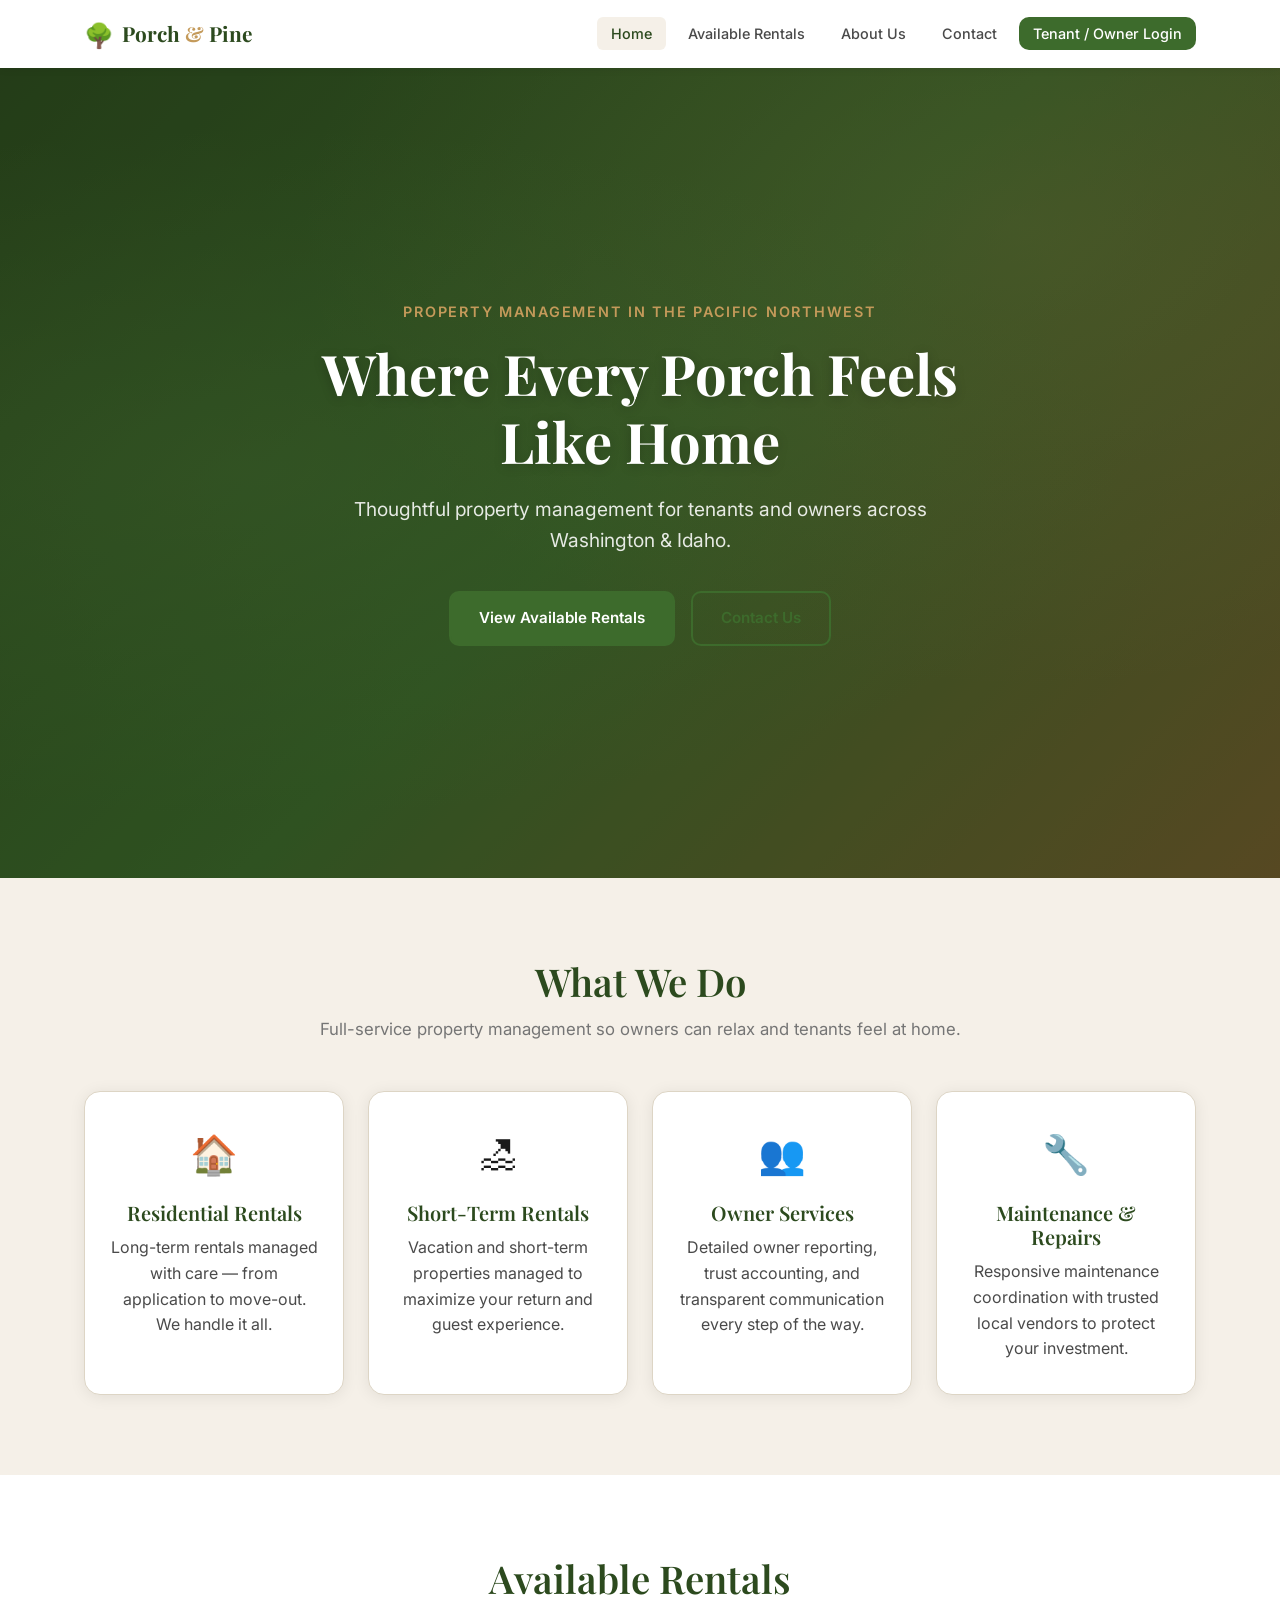
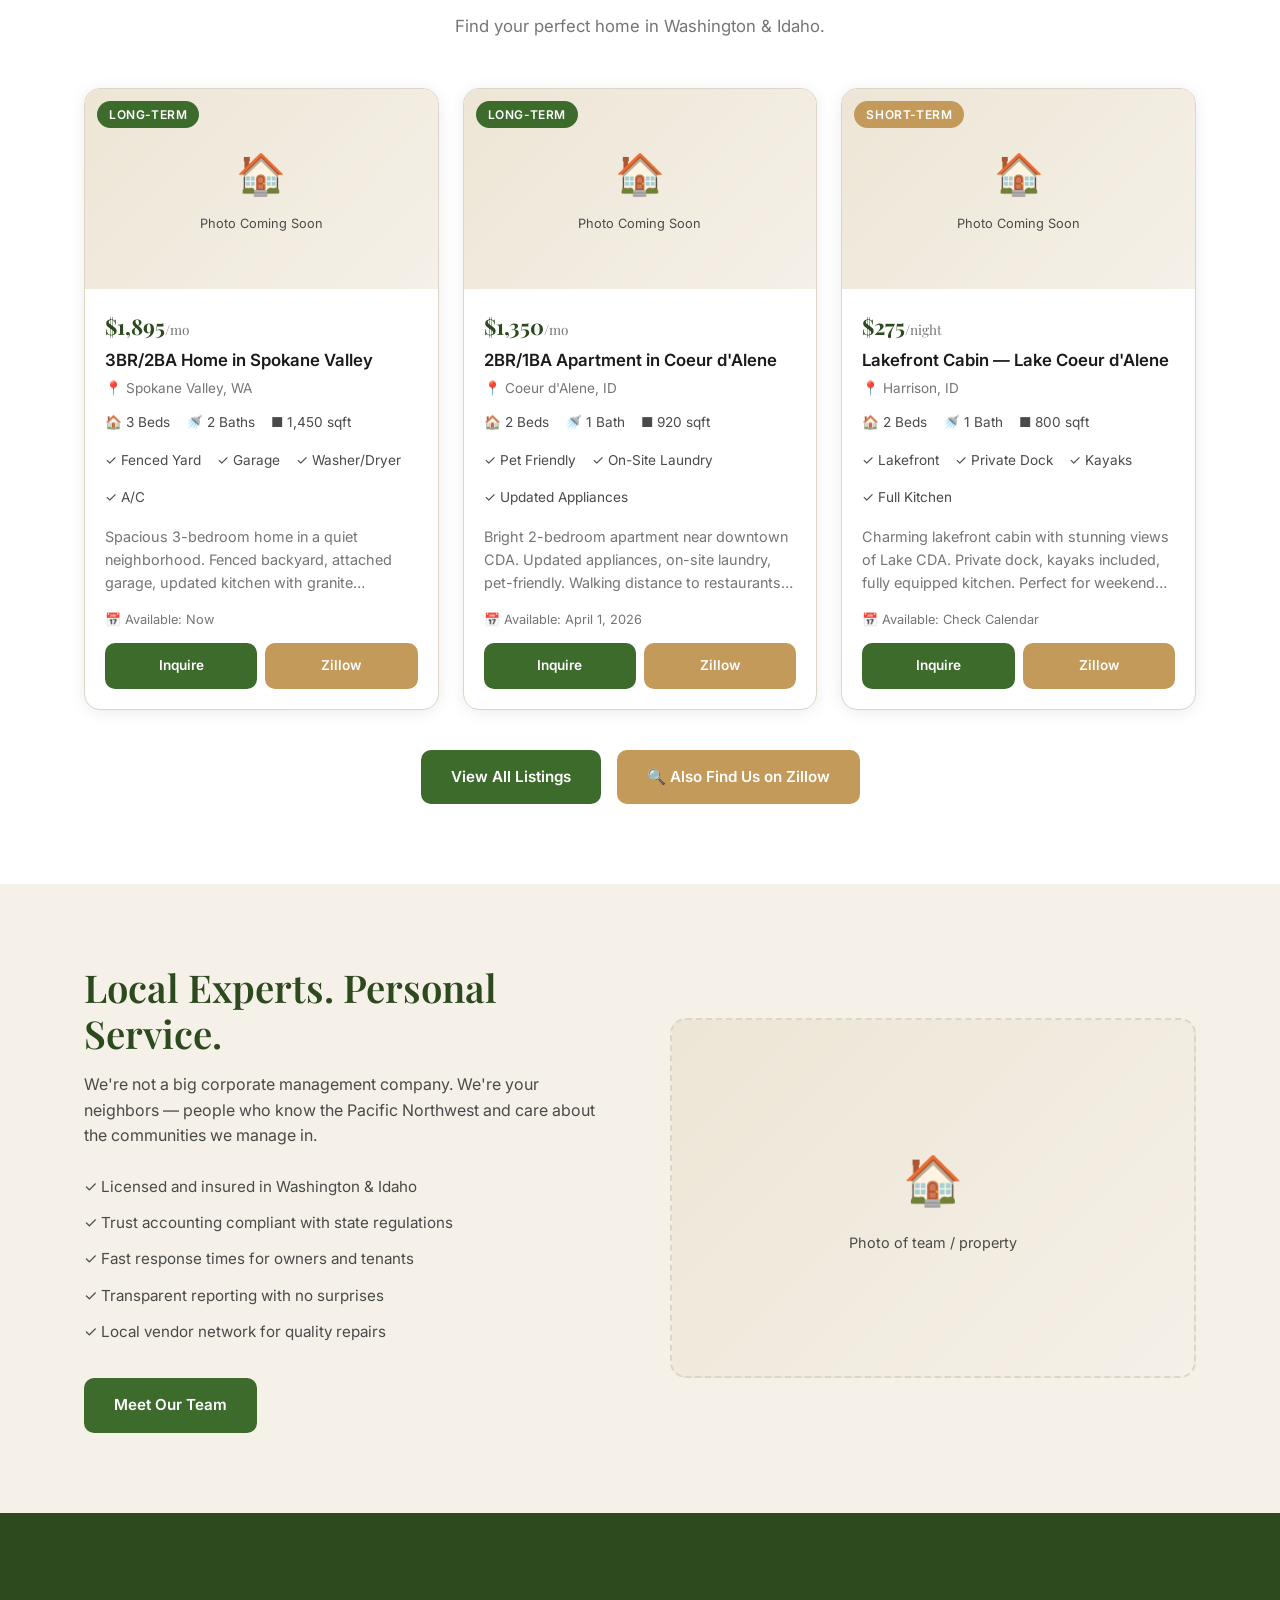
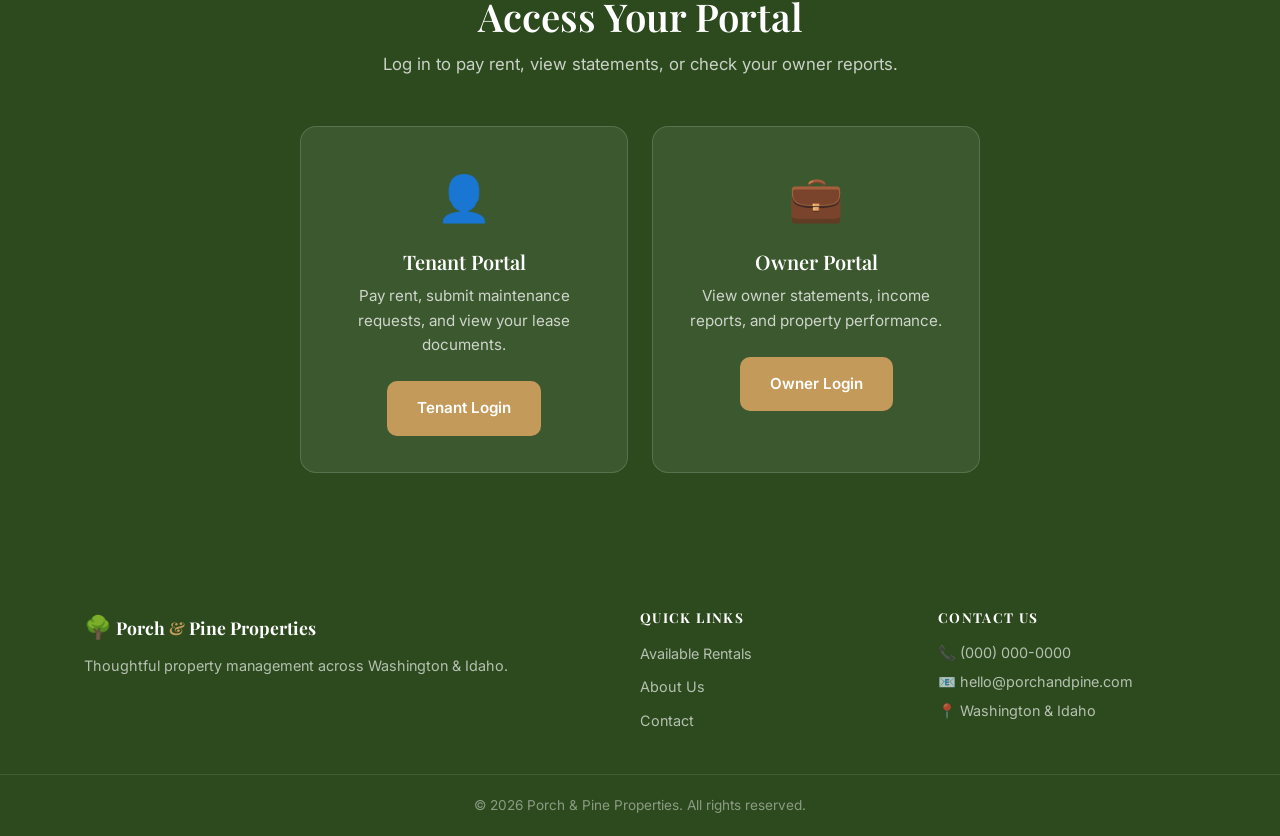
==== index.html @ 4fd6e690 "Initial build — Porch & Pine Properties website" ====
<!DOCTYPE html>
<html lang="en">
<head>
  <meta charset="UTF-8" />
  <meta name="viewport" content="width=device-width, initial-scale=1.0" />
  <title>Porch & Pine Properties | Property Management</title>
  <link rel="stylesheet" href="css/style.css" />
  <link rel="preconnect" href="https://fonts.googleapis.com" />
  <link rel="preconnect" href="https://fonts.gstatic.com" crossorigin />
  <link href="https://fonts.googleapis.com/css2?family=Playfair+Display:wght@400;600;700&family=Inter:wght@300;400;500;600&display=swap" rel="stylesheet" />
</head>
<body>

  <!-- NAV -->
  <header class="site-header">
    <nav class="navbar">
      <a href="index.html" class="logo">
        <span class="logo-icon">&#127795;</span>
        <span class="logo-text">Porch <span class="amp">&</span> Pine</span>
      </a>
      <button class="nav-toggle" aria-label="Toggle navigation">&#9776;</button>
      <ul class="nav-links">
        <li><a href="index.html" class="active">Home</a></li>
        <li><a href="listings.html">Available Rentals</a></li>
        <li><a href="about.html">About Us</a></li>
        <li><a href="contact.html">Contact</a></li>
        <li><a href="#portals" class="nav-portal-link">Tenant / Owner Login</a></li>
      </ul>
    </nav>
  </header>

  <!-- HERO -->
  <section class="hero">
    <div class="hero-overlay"></div>
    <div class="hero-content">
      <p class="hero-eyebrow">Property Management in the Pacific Northwest</p>
      <h1>Where Every Porch Feels Like Home</h1>
      <p class="hero-sub">Thoughtful property management for tenants and owners across Washington &amp; Idaho.</p>
      <div class="hero-buttons">
        <a href="listings.html" class="btn btn-primary">View Available Rentals</a>
        <a href="contact.html" class="btn btn-outline">Contact Us</a>
      </div>
    </div>
  </section>

  <!-- SERVICES -->
  <section class="section services">
    <div class="container">
      <h2 class="section-title">What We Do</h2>
      <p class="section-sub">Full-service property management so owners can relax and tenants feel at home.</p>
      <div class="services-grid">
        <div class="service-card">
          <div class="service-icon">&#127968;</div>
          <h3>Residential Rentals</h3>
          <p>Long-term rentals managed with care — from application to move-out. We handle it all.</p>
        </div>
        <div class="service-card">
          <div class="service-icon">&#127958;</div>
          <h3>Short-Term Rentals</h3>
          <p>Vacation and short-term properties managed to maximize your return and guest experience.</p>
        </div>
        <div class="service-card">
          <div class="service-icon">&#128101;</div>
          <h3>Owner Services</h3>
          <p>Detailed owner reporting, trust accounting, and transparent communication every step of the way.</p>
        </div>
        <div class="service-card">
          <div class="service-icon">&#128295;</div>
          <h3>Maintenance &amp; Repairs</h3>
          <p>Responsive maintenance coordination with trusted local vendors to protect your investment.</p>
        </div>
      </div>
    </div>
  </section>

  <!-- FEATURED LISTINGS PREVIEW -->
  <section class="section listings-preview">
    <div class="container">
      <h2 class="section-title">Available Rentals</h2>
      <p class="section-sub">Find your perfect home in Washington &amp; Idaho.</p>
      <div class="listings-preview-grid" id="featuredListings">
        <!-- Populated by JS -->
      </div>
      <div class="listings-actions">
        <a href="listings.html" class="btn btn-primary">View All Listings</a>
        <a href="https://www.zillow.com" target="_blank" rel="noopener" class="btn btn-zillow">
          &#128269; Also Find Us on Zillow
        </a>
      </div>
    </div>
  </section>

  <!-- WHY CHOOSE US -->
  <section class="section why-us">
    <div class="container why-us-inner">
      <div class="why-us-text">
        <h2>Local Experts. Personal Service.</h2>
        <p>We're not a big corporate management company. We're your neighbors — people who know the Pacific Northwest and care about the communities we manage in.</p>
        <ul class="why-list">
          <li>&#10003; Licensed and insured in Washington &amp; Idaho</li>
          <li>&#10003; Trust accounting compliant with state regulations</li>
          <li>&#10003; Fast response times for owners and tenants</li>
          <li>&#10003; Transparent reporting with no surprises</li>
          <li>&#10003; Local vendor network for quality repairs</li>
        </ul>
        <a href="about.html" class="btn btn-primary">Meet Our Team</a>
      </div>
      <div class="why-us-image">
        <div class="image-placeholder">
          <span>&#127968;</span>
          <p>Photo of team / property</p>
        </div>
      </div>
    </div>
  </section>

  <!-- PORTALS -->
  <section class="section portals" id="portals">
    <div class="container">
      <h2 class="section-title">Access Your Portal</h2>
      <p class="section-sub">Log in to pay rent, view statements, or check your owner reports.</p>
      <div class="portals-grid">
        <div class="portal-card">
          <div class="portal-icon">&#128100;</div>
          <h3>Tenant Portal</h3>
          <p>Pay rent, submit maintenance requests, and view your lease documents.</p>
          <a href="https://www.rentecdirect.com" target="_blank" rel="noopener" class="btn btn-primary">Tenant Login</a>
        </div>
        <div class="portal-card">
          <div class="portal-icon">&#128188;</div>
          <h3>Owner Portal</h3>
          <p>View owner statements, income reports, and property performance.</p>
          <a href="https://www.rentecdirect.com" target="_blank" rel="noopener" class="btn btn-primary">Owner Login</a>
        </div>
      </div>
    </div>
  </section>

  <!-- FOOTER -->
  <footer class="site-footer">
    <div class="container footer-inner">
      <div class="footer-brand">
        <span class="logo-icon">&#127795;</span>
        <span class="logo-text">Porch <span class="amp">&</span> Pine Properties</span>
        <p>Thoughtful property management across Washington &amp; Idaho.</p>
      </div>
      <div class="footer-links">
        <h4>Quick Links</h4>
        <ul>
          <li><a href="listings.html">Available Rentals</a></li>
          <li><a href="about.html">About Us</a></li>
          <li><a href="contact.html">Contact</a></li>
        </ul>
      </div>
      <div class="footer-contact">
        <h4>Contact Us</h4>
        <p>&#128222; (000) 000-0000</p>
        <p>&#128231; hello@porchandpine.com</p>
        <p>&#128205; Washington &amp; Idaho</p>
      </div>
    </div>
    <div class="footer-bottom">
      <p>&copy; 2026 Porch &amp; Pine Properties. All rights reserved.</p>
    </div>
  </footer>

  <script src="js/listings-data.js"></script>
  <script src="js/main.js"></script>
</body>
</html>
---- css/style.css ----
/* ============================================================
   PORCH & PINE PROPERTIES — STYLESHEET
   ============================================================ */

/* VARIABLES */
:root {
  --green-dark:   #2C4A1E;
  --green-mid:    #3D6B2C;
  --green-light:  #5A8A42;
  --cream:        #F5F0E8;
  --cream-dark:   #EDE6D6;
  --brown:        #7A5C2E;
  --brown-light:  #C49A5A;
  --white:        #FFFFFF;
  --text-dark:    #1A1A1A;
  --text-mid:     #4A4A4A;
  --text-light:   #757575;
  --border:       #DDD5C5;
  --shadow:       0 2px 16px rgba(0,0,0,0.08);
  --shadow-hover: 0 6px 28px rgba(0,0,0,0.14);
  --radius:       10px;
  --radius-lg:    16px;
  --font-serif:   'Playfair Display', Georgia, serif;
  --font-sans:    'Inter', system-ui, sans-serif;
  --transition:   0.25s ease;
}

/* RESET */
*, *::before, *::after { box-sizing: border-box; margin: 0; padding: 0; }
html { scroll-behavior: smooth; }
body {
  font-family: var(--font-sans);
  color: var(--text-dark);
  background: var(--white);
  line-height: 1.6;
  font-size: 16px;
}
img { max-width: 100%; display: block; }
a { color: inherit; text-decoration: none; }
ul { list-style: none; }

/* CONTAINER */
.container { max-width: 1160px; margin: 0 auto; padding: 0 24px; }

/* SECTION */
.section { padding: 80px 0; }

/* ============================================================
   TYPOGRAPHY
   ============================================================ */
h1, h2, h3, h4 { font-family: var(--font-serif); line-height: 1.2; }
h1 { font-size: clamp(2rem, 5vw, 3.5rem); font-weight: 700; }
h2 { font-size: clamp(1.6rem, 3.5vw, 2.4rem); font-weight: 600; }
h3 { font-size: 1.25rem; font-weight: 600; }
p  { color: var(--text-mid); }

.section-title {
  text-align: center;
  color: var(--green-dark);
  margin-bottom: 12px;
}
.section-sub {
  text-align: center;
  color: var(--text-light);
  font-size: 1.05rem;
  margin-bottom: 48px;
}

/* ============================================================
   BUTTONS
   ============================================================ */
.btn {
  display: inline-block;
  padding: 13px 28px;
  border-radius: var(--radius);
  font-family: var(--font-sans);
  font-size: 0.95rem;
  font-weight: 600;
  cursor: pointer;
  transition: all var(--transition);
  border: 2px solid transparent;
  text-align: center;
}
.btn-primary {
  background: var(--green-mid);
  color: var(--white);
  border-color: var(--green-mid);
}
.btn-primary:hover {
  background: var(--green-dark);
  border-color: var(--green-dark);
  transform: translateY(-2px);
  box-shadow: var(--shadow-hover);
}
.btn-outline {
  background: transparent;
  color: var(--green-mid);
  border-color: var(--green-mid);
}
.btn-outline:hover {
  background: var(--green-mid);
  color: var(--white);
  transform: translateY(-2px);
}
.btn-outline-light {
  background: transparent;
  color: var(--white);
  border-color: rgba(255,255,255,0.7);
}
.btn-outline-light:hover {
  background: rgba(255,255,255,0.15);
  border-color: var(--white);
}
.btn-zillow {
  background: var(--brown-light);
  color: var(--white);
  border-color: var(--brown-light);
}
.btn-zillow:hover {
  background: var(--brown);
  border-color: var(--brown);
  transform: translateY(-2px);
  box-shadow: var(--shadow-hover);
}
.btn-full { width: 100%; }

/* ============================================================
   NAVBAR
   ============================================================ */
.site-header {
  position: sticky;
  top: 0;
  z-index: 1000;
  background: var(--white);
  box-shadow: 0 1px 8px rgba(0,0,0,0.08);
}
.navbar {
  display: flex;
  align-items: center;
  justify-content: space-between;
  padding: 0 24px;
  max-width: 1160px;
  margin: 0 auto;
  height: 68px;
}
.logo {
  display: flex;
  align-items: center;
  gap: 8px;
  font-family: var(--font-serif);
  font-size: 1.3rem;
  font-weight: 700;
  color: var(--green-dark);
}
.logo-icon { font-size: 1.5rem; }
.amp { color: var(--brown-light); }
.nav-links {
  display: flex;
  align-items: center;
  gap: 8px;
}
.nav-links a {
  padding: 8px 14px;
  border-radius: 6px;
  font-size: 0.9rem;
  font-weight: 500;
  color: var(--text-mid);
  transition: all var(--transition);
}
.nav-links a:hover,
.nav-links a.active {
  color: var(--green-dark);
  background: var(--cream);
}
.nav-portal-link {
  background: var(--green-mid) !important;
  color: var(--white) !important;
  border-radius: var(--radius) !important;
}
.nav-portal-link:hover {
  background: var(--green-dark) !important;
}
.nav-toggle {
  display: none;
  background: none;
  border: none;
  font-size: 1.5rem;
  cursor: pointer;
  color: var(--green-dark);
}

/* ============================================================
   HERO
   ============================================================ */
.hero {
  position: relative;
  min-height: 90vh;
  display: flex;
  align-items: center;
  justify-content: center;
  background:
    linear-gradient(135deg, var(--green-dark) 0%, var(--green-mid) 50%, var(--brown) 100%);
  overflow: hidden;
}
.hero::before {
  content: '';
  position: absolute;
  inset: 0;
  background:
    radial-gradient(ellipse at 20% 50%, rgba(90,138,66,0.3) 0%, transparent 60%),
    radial-gradient(ellipse at 80% 20%, rgba(196,154,90,0.2) 0%, transparent 50%);
}
.hero-overlay {
  position: absolute;
  inset: 0;
  background: rgba(20, 35, 12, 0.35);
}
.hero-content {
  position: relative;
  z-index: 2;
  text-align: center;
  color: var(--white);
  max-width: 760px;
  padding: 0 24px;
}
.hero-eyebrow {
  font-size: 0.9rem;
  font-weight: 600;
  letter-spacing: 0.12em;
  text-transform: uppercase;
  color: var(--brown-light);
  margin-bottom: 16px;
}
.hero-content h1 {
  color: var(--white);
  margin-bottom: 20px;
  text-shadow: 0 2px 12px rgba(0,0,0,0.2);
}
.hero-sub {
  font-size: 1.2rem;
  color: rgba(255,255,255,0.88);
  margin-bottom: 36px;
  max-width: 580px;
  margin-left: auto;
  margin-right: auto;
}
.hero-buttons {
  display: flex;
  gap: 16px;
  justify-content: center;
  flex-wrap: wrap;
}

/* ============================================================
   SERVICES
   ============================================================ */
.services { background: var(--cream); }
.services-grid {
  display: grid;
  grid-template-columns: repeat(auto-fit, minmax(240px, 1fr));
  gap: 24px;
}
.service-card {
  background: var(--white);
  border-radius: var(--radius-lg);
  padding: 32px 24px;
  text-align: center;
  box-shadow: var(--shadow);
  transition: transform var(--transition), box-shadow var(--transition);
  border: 1px solid var(--border);
}
.service-card:hover {
  transform: translateY(-4px);
  box-shadow: var(--shadow-hover);
}
.service-icon {
  font-size: 2.4rem;
  margin-bottom: 16px;
}
.service-card h3 {
  color: var(--green-dark);
  margin-bottom: 10px;
}

/* ============================================================
   LISTINGS PREVIEW (homepage)
   ============================================================ */
.listings-preview { background: var(--white); }
.listings-preview-grid {
  display: grid;
  grid-template-columns: repeat(auto-fill, minmax(300px, 1fr));
  gap: 24px;
  margin-bottom: 40px;
}
.listings-actions {
  display: flex;
  gap: 16px;
  justify-content: center;
  flex-wrap: wrap;
}

/* ============================================================
   PROPERTY CARDS (shared)
   ============================================================ */
.property-card {
  background: var(--white);
  border-radius: var(--radius-lg);
  overflow: hidden;
  box-shadow: var(--shadow);
  border: 1px solid var(--border);
  transition: transform var(--transition), box-shadow var(--transition);
  display: flex;
  flex-direction: column;
}
.property-card:hover {
  transform: translateY(-4px);
  box-shadow: var(--shadow-hover);
}
.property-card-image {
  width: 100%;
  height: 200px;
  object-fit: cover;
  background: var(--cream-dark);
}
.property-card-image-placeholder {
  width: 100%;
  height: 200px;
  background: linear-gradient(135deg, var(--cream-dark), var(--cream));
  display: flex;
  flex-direction: column;
  align-items: center;
  justify-content: center;
  color: var(--text-light);
  font-size: 2.5rem;
}
.property-card-image-placeholder p {
  font-size: 0.8rem;
  margin-top: 8px;
}
.property-badge {
  position: absolute;
  top: 12px;
  left: 12px;
  padding: 4px 12px;
  border-radius: 20px;
  font-size: 0.75rem;
  font-weight: 600;
  text-transform: uppercase;
  letter-spacing: 0.05em;
}
.badge-long-term { background: var(--green-mid); color: var(--white); }
.badge-short-term { background: var(--brown-light); color: var(--white); }
.property-card-image-wrap { position: relative; }
.property-card-body {
  padding: 20px;
  flex: 1;
  display: flex;
  flex-direction: column;
}
.property-card-price {
  font-size: 1.35rem;
  font-weight: 700;
  color: var(--green-dark);
  font-family: var(--font-serif);
  margin-bottom: 4px;
}
.property-card-price span {
  font-size: 0.85rem;
  font-weight: 400;
  color: var(--text-light);
}
.property-card-title {
  font-size: 1.05rem;
  font-weight: 600;
  color: var(--text-dark);
  margin-bottom: 4px;
}
.property-card-location {
  font-size: 0.85rem;
  color: var(--text-light);
  margin-bottom: 12px;
}
.property-card-meta {
  display: flex;
  gap: 16px;
  font-size: 0.85rem;
  color: var(--text-mid);
  margin-bottom: 16px;
  flex-wrap: wrap;
}
.property-card-meta span { display: flex; align-items: center; gap: 4px; }
.property-card-desc {
  font-size: 0.9rem;
  color: var(--text-light);
  margin-bottom: 16px;
  flex: 1;
  display: -webkit-box;
  -webkit-line-clamp: 3;
  -webkit-box-orient: vertical;
  overflow: hidden;
}
.property-card-footer {
  margin-top: auto;
  display: flex;
  gap: 8px;
}
.property-card-footer .btn { flex: 1; font-size: 0.85rem; padding: 10px 16px; }

/* ============================================================
   WHY US
   ============================================================ */
.why-us { background: var(--cream); }
.why-us-inner {
  display: grid;
  grid-template-columns: 1fr 1fr;
  gap: 60px;
  align-items: center;
}
.why-us-text h2 { color: var(--green-dark); margin-bottom: 16px; }
.why-us-text p { margin-bottom: 20px; }
.why-list { margin-bottom: 28px; }
.why-list li {
  padding: 6px 0;
  color: var(--text-mid);
  font-size: 0.95rem;
}
.why-list li::before { color: var(--green-mid); margin-right: 4px; }
.image-placeholder {
  background: linear-gradient(135deg, var(--cream-dark), var(--cream));
  border-radius: var(--radius-lg);
  height: 360px;
  display: flex;
  flex-direction: column;
  align-items: center;
  justify-content: center;
  color: var(--text-light);
  font-size: 3rem;
  border: 2px dashed var(--border);
}
.image-placeholder p { font-size: 0.9rem; margin-top: 12px; }

/* ============================================================
   PORTALS
   ============================================================ */
.portals { background: var(--green-dark); }
.portals .section-title { color: var(--white); }
.portals .section-sub { color: rgba(255,255,255,0.75); }
.portals-grid {
  display: grid;
  grid-template-columns: repeat(auto-fit, minmax(260px, 1fr));
  gap: 24px;
  max-width: 680px;
  margin: 0 auto;
}
.portal-card {
  background: rgba(255,255,255,0.08);
  border: 1px solid rgba(255,255,255,0.15);
  border-radius: var(--radius-lg);
  padding: 36px 28px;
  text-align: center;
  transition: background var(--transition);
}
.portal-card:hover { background: rgba(255,255,255,0.14); }
.portal-icon { font-size: 2.8rem; margin-bottom: 16px; }
.portal-card h3 { color: var(--white); margin-bottom: 10px; }
.portal-card p { color: rgba(255,255,255,0.75); margin-bottom: 24px; font-size: 0.95rem; }
.portal-card .btn-primary {
  background: var(--brown-light);
  border-color: var(--brown-light);
}
.portal-card .btn-primary:hover {
  background: var(--brown);
  border-color: var(--brown);
}

/* ============================================================
   PAGE HERO (inner pages)
   ============================================================ */
.page-hero {
  background: linear-gradient(135deg, var(--green-dark) 0%, var(--green-mid) 100%);
  padding: 64px 24px;
  text-align: center;
}
.page-hero-content h1 { color: var(--white); margin-bottom: 10px; }
.page-hero-content p { color: rgba(255,255,255,0.8); font-size: 1.1rem; }

/* ============================================================
   LISTINGS PAGE
   ============================================================ */
.listings-filter-bar {
  background: var(--cream);
  border-bottom: 1px solid var(--border);
  padding: 20px 0;
}
.listings-filter-bar .container {
  display: flex;
  gap: 16px;
  align-items: flex-end;
  flex-wrap: wrap;
}
.filter-group { display: flex; flex-direction: column; gap: 6px; }
.filter-group label {
  font-size: 0.8rem;
  font-weight: 600;
  color: var(--text-mid);
  text-transform: uppercase;
  letter-spacing: 0.06em;
}
.filter-group select {
  padding: 10px 14px;
  border: 1px solid var(--border);
  border-radius: var(--radius);
  font-family: var(--font-sans);
  font-size: 0.9rem;
  color: var(--text-dark);
  background: var(--white);
  cursor: pointer;
  min-width: 140px;
}
.filter-group select:focus {
  outline: none;
  border-color: var(--green-mid);
}
.listings-section { background: var(--white); }
.listings-count {
  font-size: 0.9rem;
  color: var(--text-light);
  margin-bottom: 24px;
}
.listings-grid {
  display: grid;
  grid-template-columns: repeat(auto-fill, minmax(320px, 1fr));
  gap: 28px;
  margin-bottom: 48px;
}
.no-results {
  text-align: center;
  padding: 48px 24px;
  background: var(--cream);
  border-radius: var(--radius-lg);
  margin-bottom: 40px;
}
.no-results p { font-size: 1rem; }
.no-results a { color: var(--green-mid); font-weight: 600; }
.zillow-cta {
  text-align: center;
  padding: 40px;
  background: var(--cream);
  border-radius: var(--radius-lg);
  border: 1px solid var(--border);
}
.zillow-cta p {
  margin-bottom: 16px;
  font-weight: 600;
  color: var(--text-mid);
}
.hidden { display: none !important; }

/* ============================================================
   ABOUT PAGE
   ============================================================ */
.about-story {
  display: grid;
  grid-template-columns: 1fr 1fr;
  gap: 60px;
  align-items: center;
}
.about-story-text h2 { color: var(--green-dark); margin-bottom: 16px; }
.about-story-text p { margin-bottom: 16px; }
.values-section { background: var(--cream); }
.values-grid {
  display: grid;
  grid-template-columns: repeat(auto-fit, minmax(220px, 1fr));
  gap: 24px;
}
.value-card {
  background: var(--white);
  border-radius: var(--radius-lg);
  padding: 28px 24px;
  text-align: center;
  box-shadow: var(--shadow);
  border: 1px solid var(--border);
}
.value-icon { font-size: 2rem; margin-bottom: 12px; }
.value-card h3 { color: var(--green-dark); margin-bottom: 8px; }
.team-section { background: var(--white); }
.team-grid {
  display: grid;
  grid-template-columns: repeat(auto-fill, minmax(260px, 1fr));
  gap: 28px;
}
.team-card {
  background: var(--cream);
  border-radius: var(--radius-lg);
  padding: 32px 24px;
  text-align: center;
  border: 1px solid var(--border);
}
.team-photo-placeholder {
  width: 90px;
  height: 90px;
  border-radius: 50%;
  background: var(--cream-dark);
  display: flex;
  align-items: center;
  justify-content: center;
  font-size: 2.2rem;
  margin: 0 auto 16px;
  border: 3px solid var(--border);
}
.team-card h3 { color: var(--green-dark); margin-bottom: 4px; }
.team-title { font-size: 0.85rem; font-weight: 600; color: var(--brown-light); margin-bottom: 12px; }
.credentials-section { background: var(--cream); }
.credentials-grid {
  display: grid;
  grid-template-columns: repeat(auto-fill, minmax(240px, 1fr));
  gap: 16px;
}
.credential-item {
  background: var(--white);
  border-radius: var(--radius);
  padding: 16px 20px;
  font-weight: 500;
  color: var(--text-mid);
  box-shadow: var(--shadow);
  border: 1px solid var(--border);
}
.cta-section { background: var(--green-dark); text-align: center; }
.cta-inner h2 { color: var(--white); margin-bottom: 12px; }
.cta-inner p { color: rgba(255,255,255,0.8); margin-bottom: 32px; max-width: 560px; margin-left: auto; margin-right: auto; }
.cta-buttons { display: flex; gap: 16px; justify-content: center; flex-wrap: wrap; }

/* ============================================================
   CONTACT PAGE
   ============================================================ */
.contact-section { background: var(--white); }
.contact-inner {
  display: grid;
  grid-template-columns: 1fr 1fr;
  gap: 60px;
  align-items: start;
}
.contact-form-wrap h2 { color: var(--green-dark); margin-bottom: 8px; }
.contact-form-wrap > p { color: var(--text-light); margin-bottom: 28px; }
.contact-form { display: flex; flex-direction: column; gap: 16px; }
.form-row { display: grid; grid-template-columns: 1fr 1fr; gap: 16px; }
.form-group { display: flex; flex-direction: column; gap: 6px; }
.form-group label {
  font-size: 0.85rem;
  font-weight: 600;
  color: var(--text-mid);
}
.form-group input,
.form-group select,
.form-group textarea {
  padding: 12px 14px;
  border: 1.5px solid var(--border);
  border-radius: var(--radius);
  font-family: var(--font-sans);
  font-size: 0.95rem;
  color: var(--text-dark);
  background: var(--white);
  transition: border-color var(--transition);
}
.form-group input:focus,
.form-group select:focus,
.form-group textarea:focus {
  outline: none;
  border-color: var(--green-mid);
  box-shadow: 0 0 0 3px rgba(61,107,44,0.1);
}
.form-group textarea { resize: vertical; min-height: 120px; }
.form-note { font-size: 0.8rem; color: var(--text-light); }
.form-success {
  text-align: center;
  padding: 48px 24px;
  background: var(--cream);
  border-radius: var(--radius-lg);
  border: 2px solid var(--green-light);
}
.success-icon {
  width: 56px;
  height: 56px;
  background: var(--green-mid);
  color: var(--white);
  border-radius: 50%;
  display: flex;
  align-items: center;
  justify-content: center;
  font-size: 1.5rem;
  font-weight: 700;
  margin: 0 auto 16px;
}
.form-success h3 { color: var(--green-dark); margin-bottom: 8px; }
.contact-info h2 { color: var(--green-dark); margin-bottom: 24px; }
.contact-info-items { display: flex; flex-direction: column; gap: 20px; margin-bottom: 36px; }
.contact-info-item { display: flex; gap: 16px; align-items: flex-start; }
.contact-info-icon { font-size: 1.5rem; flex-shrink: 0; }
.contact-info-item h4 { font-size: 0.9rem; font-weight: 700; color: var(--green-dark); margin-bottom: 2px; }
.contact-info-item p { font-size: 0.9rem; color: var(--text-mid); }
.contact-portals {
  background: var(--cream);
  border-radius: var(--radius-lg);
  padding: 24px;
  border: 1px solid var(--border);
}
.contact-portals h3 { color: var(--green-dark); margin-bottom: 8px; }
.contact-portals p { font-size: 0.9rem; margin-bottom: 16px; }
.contact-portals .btn { margin-right: 10px; margin-top: 4px; font-size: 0.85rem; padding: 10px 18px; }

/* ============================================================
   FOOTER
   ============================================================ */
.site-footer {
  background: var(--green-dark);
  color: rgba(255,255,255,0.85);
}
.footer-inner {
  display: grid;
  grid-template-columns: 2fr 1fr 1fr;
  gap: 40px;
  padding: 56px 24px 40px;
}
.footer-brand .logo-icon { font-size: 1.4rem; }
.footer-brand .logo-text {
  font-family: var(--font-serif);
  font-size: 1.1rem;
  font-weight: 700;
  color: var(--white);
}
.footer-brand p { color: rgba(255,255,255,0.65); font-size: 0.9rem; margin-top: 10px; }
.footer-links h4,
.footer-contact h4 {
  color: var(--white);
  font-size: 0.85rem;
  text-transform: uppercase;
  letter-spacing: 0.1em;
  margin-bottom: 16px;
}
.footer-links ul { display: flex; flex-direction: column; gap: 8px; }
.footer-links a {
  color: rgba(255,255,255,0.65);
  font-size: 0.9rem;
  transition: color var(--transition);
}
.footer-links a:hover { color: var(--white); }
.footer-contact p {
  color: rgba(255,255,255,0.65);
  font-size: 0.9rem;
  margin-bottom: 6px;
}
.footer-bottom {
  border-top: 1px solid rgba(255,255,255,0.1);
  padding: 20px 24px;
  text-align: center;
}
.footer-bottom p { color: rgba(255,255,255,0.45); font-size: 0.85rem; }

/* ============================================================
   RESPONSIVE
   ============================================================ */
@media (max-width: 900px) {
  .why-us-inner,
  .about-story,
  .contact-inner { grid-template-columns: 1fr; gap: 40px; }
  .footer-inner { grid-template-columns: 1fr 1fr; }
  .footer-brand { grid-column: 1 / -1; }
}

@media (max-width: 680px) {
  .nav-links { display: none; flex-direction: column; position: absolute; top: 68px; left: 0; right: 0; background: var(--white); padding: 16px 24px; box-shadow: var(--shadow); gap: 4px; }
  .nav-links.open { display: flex; }
  .nav-toggle { display: block; }
  .site-header { position: sticky; }
  .hero { min-height: 80vh; }
  .hero-buttons { flex-direction: column; align-items: center; }
  .section { padding: 56px 0; }
  .form-row { grid-template-columns: 1fr; }
  .footer-inner { grid-template-columns: 1fr; }
  .listings-filter-bar .container { flex-direction: column; align-items: stretch; }
  .filter-group select { width: 100%; }
}
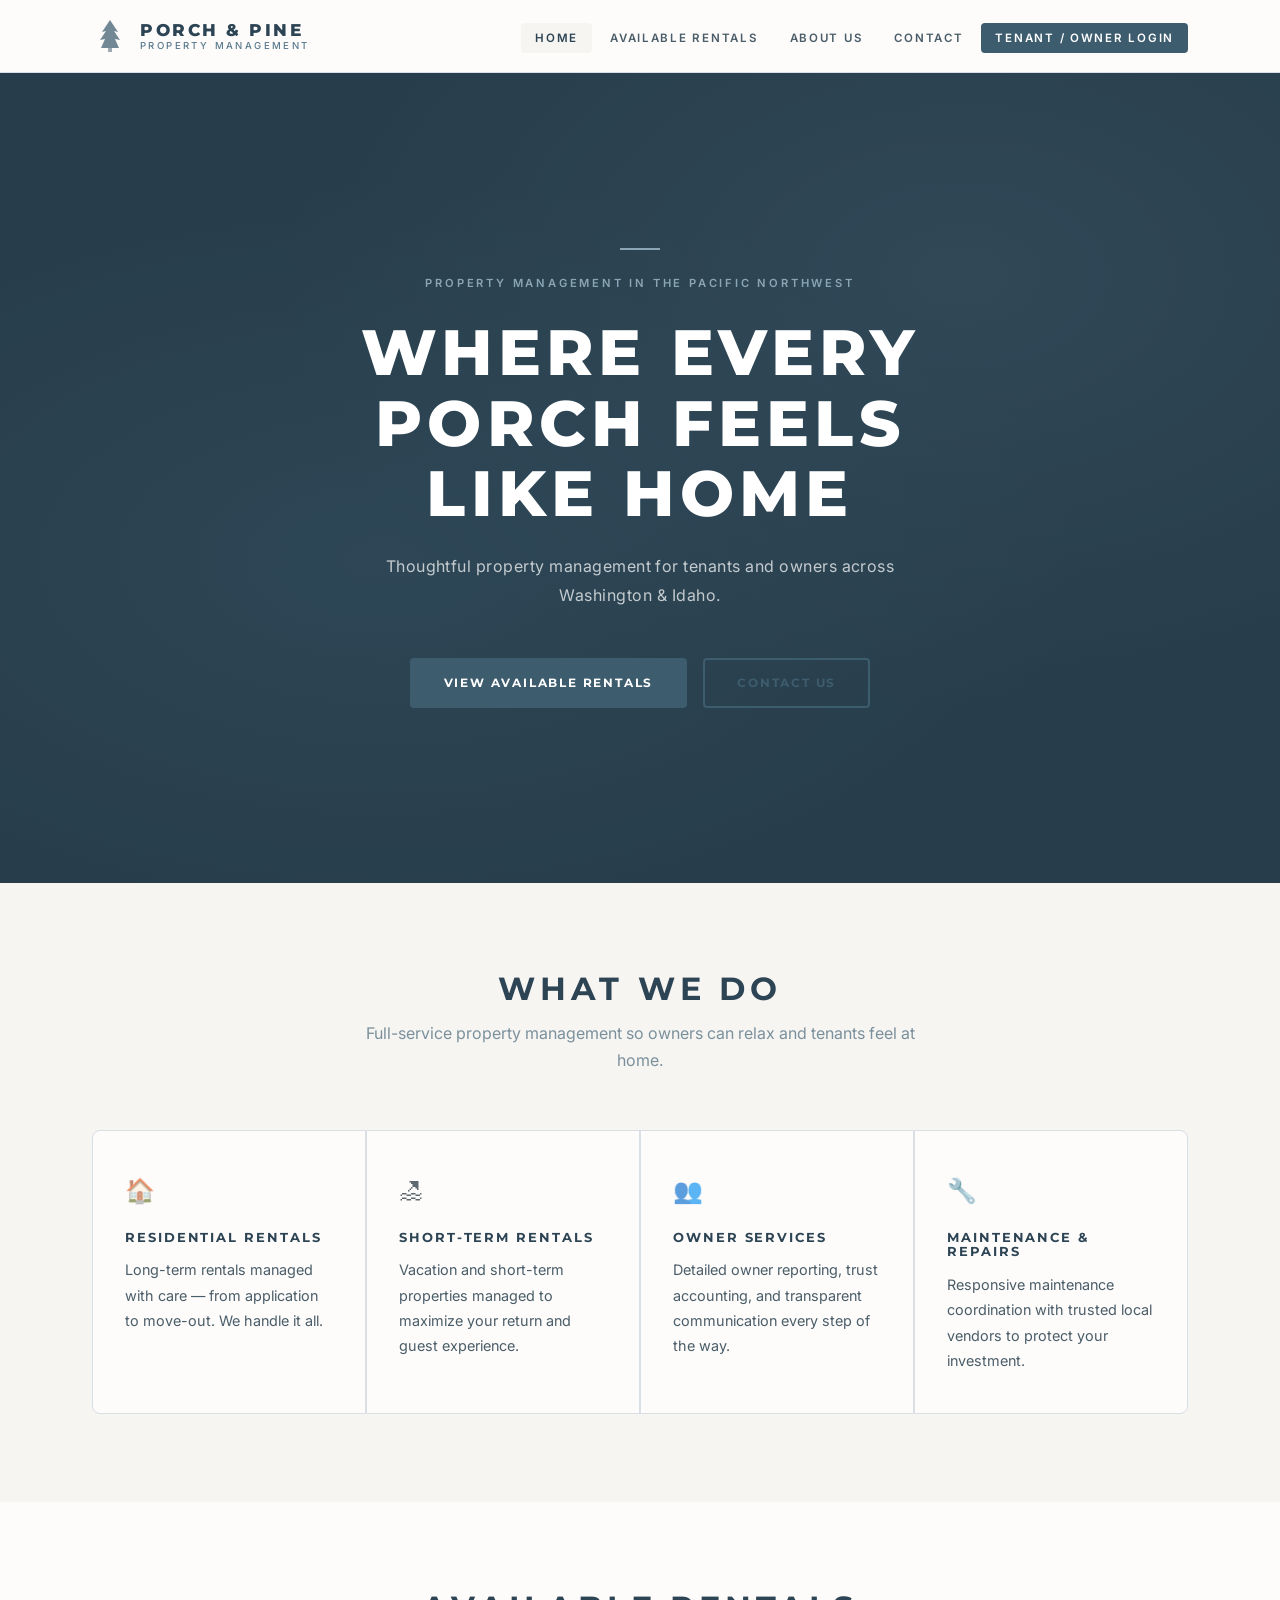
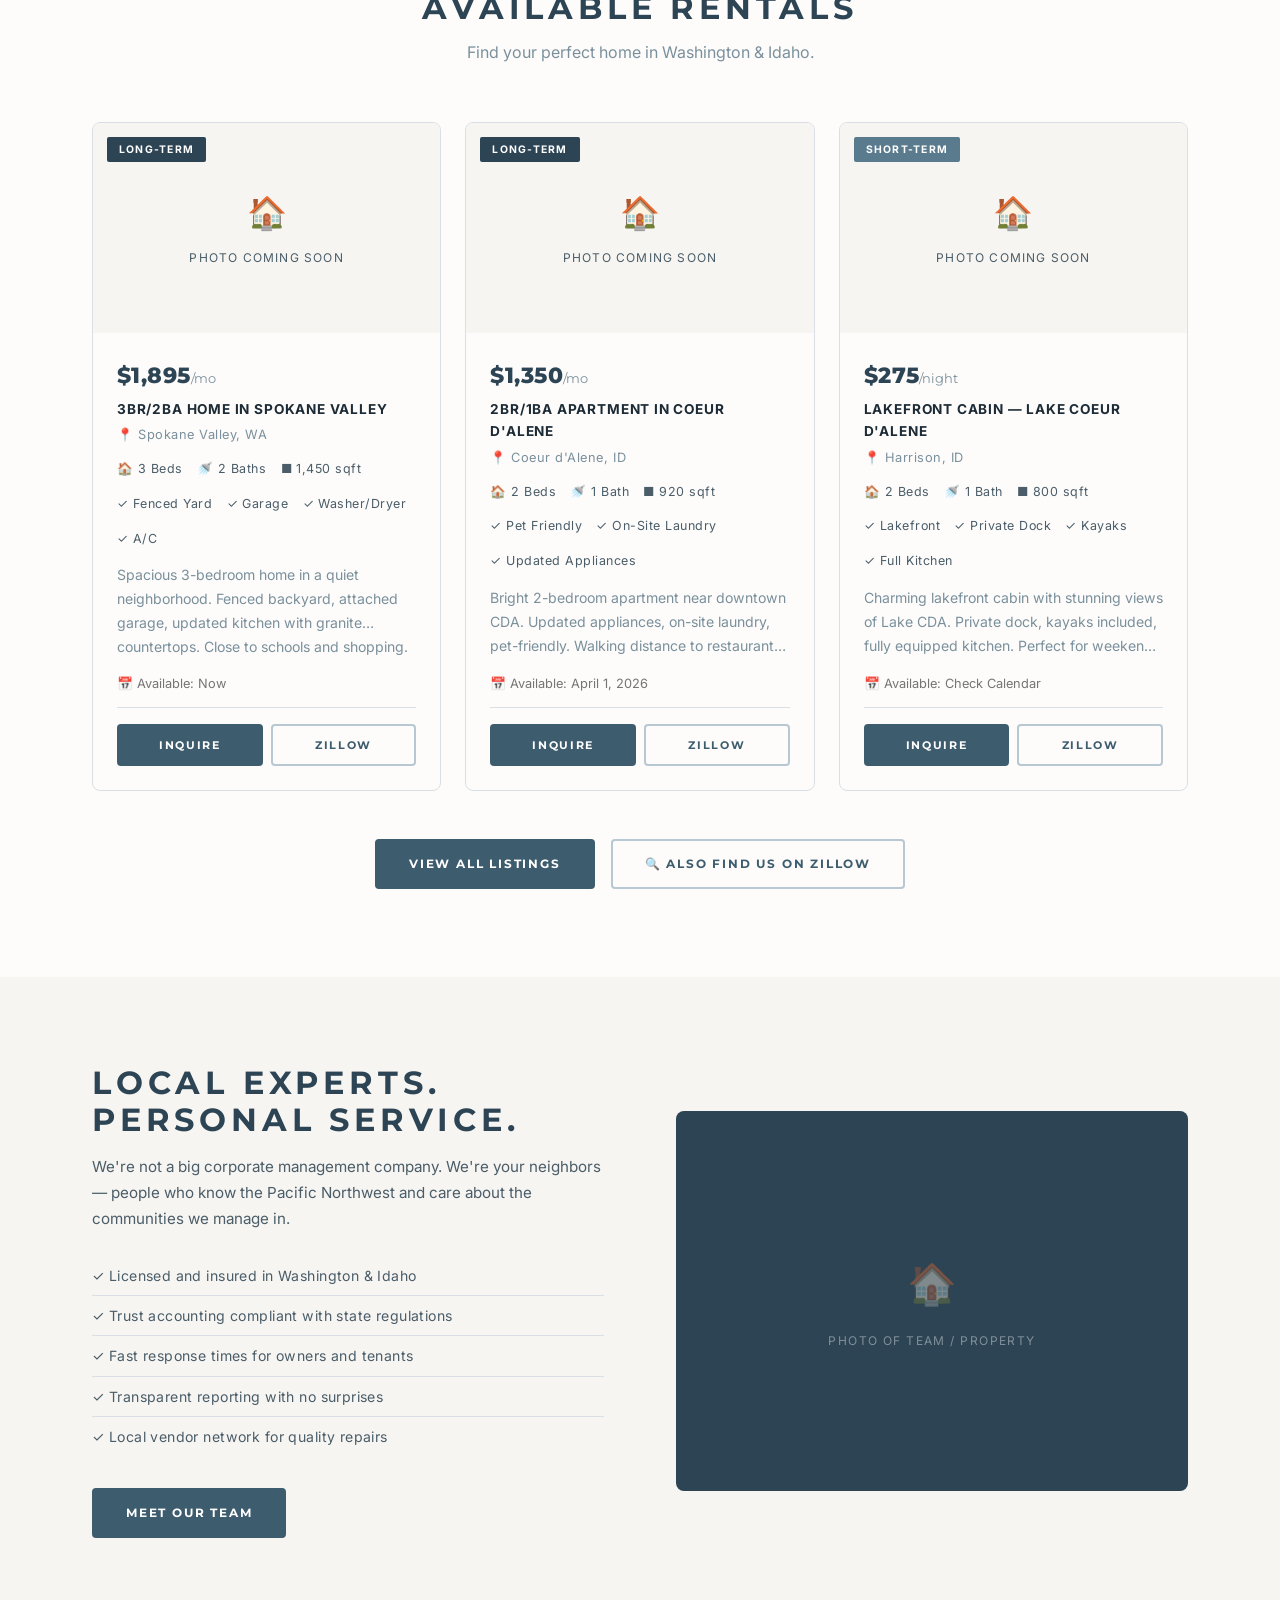
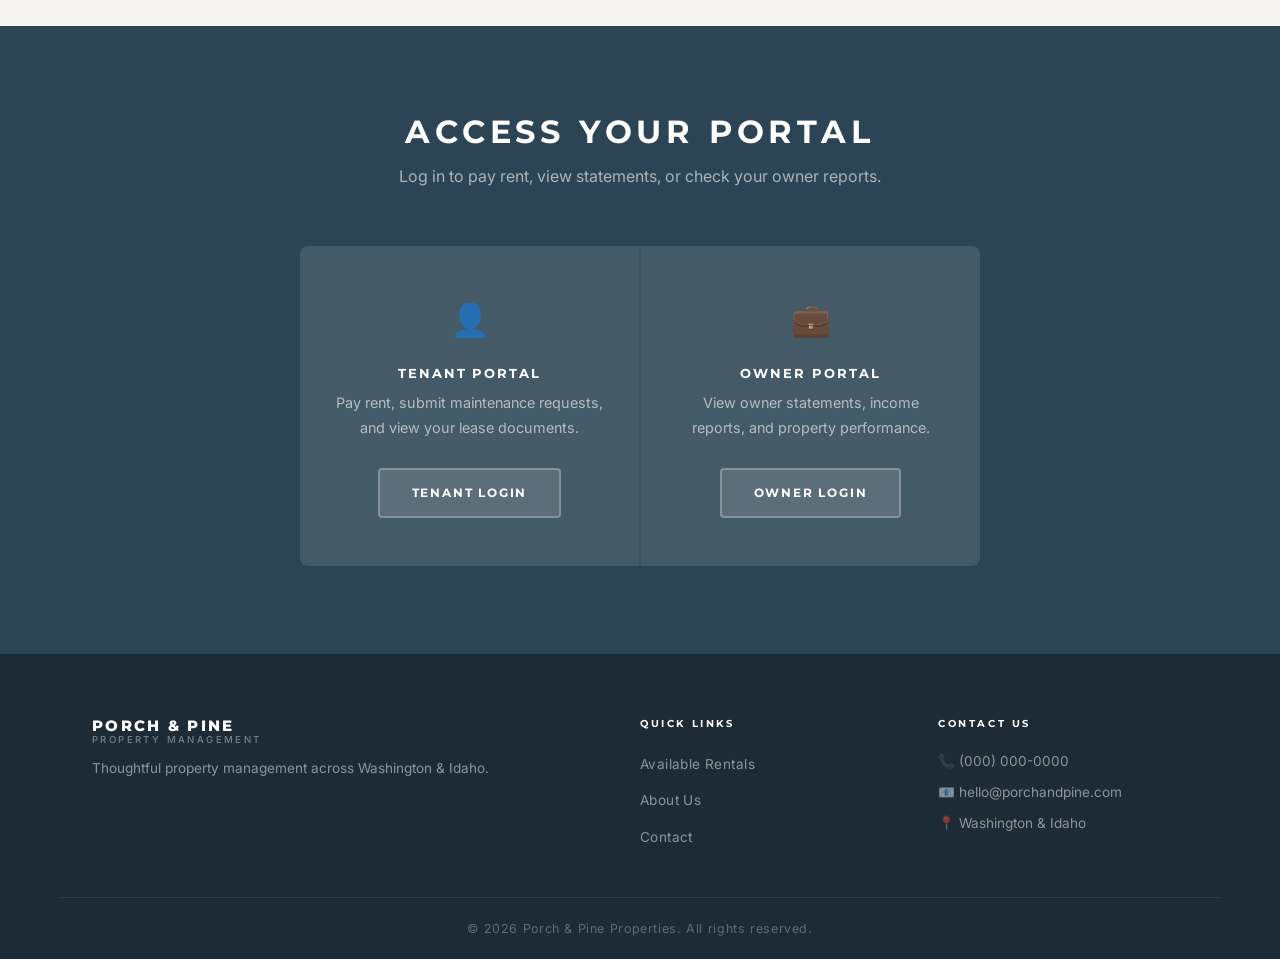
==== commit 774369ff: "Rebrand: slate blue-gray palette, geometric caps typography to match logo" ====
--- a/index.html
+++ b/index.html
@@ -7,7 +7,7 @@
   <link rel="stylesheet" href="css/style.css" />
   <link rel="preconnect" href="https://fonts.googleapis.com" />
   <link rel="preconnect" href="https://fonts.gstatic.com" crossorigin />
-  <link href="https://fonts.googleapis.com/css2?family=Playfair+Display:wght@400;600;700&family=Inter:wght@300;400;500;600&display=swap" rel="stylesheet" />
+  <link href="https://fonts.googleapis.com/css2?family=Montserrat:wght@400;500;600;700;800&family=Barlow+Condensed:wght@600;700;800&family=Inter:wght@300;400;500;600&display=swap" rel="stylesheet" />
 </head>
 <body>
 
@@ -15,8 +15,14 @@
   <header class="site-header">
     <nav class="navbar">
       <a href="index.html" class="logo">
-        <span class="logo-icon">&#127795;</span>
-        <span class="logo-text">Porch <span class="amp">&</span> Pine</span>
+        <svg class="logo-pine" viewBox="0 0 36 36" fill="none" xmlns="http://www.w3.org/2000/svg">
+          <path d="M18 2 L26 14 L22 13 L28 22 L23 21 L27 30 L9 30 L13 21 L8 22 L14 13 L10 14 Z" fill="#3D5C6E" opacity="0.85"/>
+          <rect x="16" y="30" width="4" height="4" fill="#3D5C6E" opacity="0.6"/>
+        </svg>
+        <div class="logo-text-wrap">
+          <span class="logo-main">Porch &amp; Pine</span>
+          <span class="logo-sub">Property Management</span>
+        </div>
       </a>
       <button class="nav-toggle" aria-label="Toggle navigation">&#9776;</button>
       <ul class="nav-links">
@@ -140,8 +146,10 @@
   <footer class="site-footer">
     <div class="container footer-inner">
       <div class="footer-brand">
-        <span class="logo-icon">&#127795;</span>
-        <span class="logo-text">Porch <span class="amp">&</span> Pine Properties</span>
+        <div class="logo-text-wrap">
+          <span class="logo-main">Porch &amp; Pine</span>
+          <span class="logo-sub">Property Management</span>
+        </div>
         <p>Thoughtful property management across Washington &amp; Idaho.</p>
       </div>
       <div class="footer-links">
--- a/css/style.css
+++ b/css/style.css
@@ -1,38 +1,43 @@
 /* ============================================================
    PORCH & PINE PROPERTIES — STYLESHEET
+   Brand: Slate blue-gray, geometric sans, wide letter-spacing
    ============================================================ */
 
 /* VARIABLES */
 :root {
-  --green-dark:   #2C4A1E;
-  --green-mid:    #3D6B2C;
-  --green-light:  #5A8A42;
-  --cream:        #F5F0E8;
-  --cream-dark:   #EDE6D6;
-  --brown:        #7A5C2E;
-  --brown-light:  #C49A5A;
+  --slate-dark:   #2C4454;
+  --slate-mid:    #3D5C6E;
+  --slate-light:  #5A7A8E;
+  --slate-pale:   #8AA5B5;
+  --cream:        #F7F5F2;
+  --cream-dark:   #EDE9E3;
+  --warm-white:   #FDFCFB;
+  --text-dark:    #1C2B35;
+  --text-mid:     #4A5D68;
+  --text-light:   #7A909C;
+  --border:       #D8E0E5;
+  --border-dark:  #B8C8D2;
   --white:        #FFFFFF;
-  --text-dark:    #1A1A1A;
-  --text-mid:     #4A4A4A;
-  --text-light:   #757575;
-  --border:       #DDD5C5;
-  --shadow:       0 2px 16px rgba(0,0,0,0.08);
-  --shadow-hover: 0 6px 28px rgba(0,0,0,0.14);
-  --radius:       10px;
-  --radius-lg:    16px;
-  --font-serif:   'Playfair Display', Georgia, serif;
-  --font-sans:    'Inter', system-ui, sans-serif;
+  --shadow:       0 2px 16px rgba(44, 68, 84, 0.08);
+  --shadow-hover: 0 8px 32px rgba(44, 68, 84, 0.16);
+  --radius:       4px;
+  --radius-lg:    8px;
+  --font-brand:   'Barlow Condensed', 'Oswald', 'Arial Narrow', sans-serif;
+  --font-heading: 'Montserrat', 'Inter', system-ui, sans-serif;
+  --font-body:    'Inter', system-ui, sans-serif;
   --transition:   0.25s ease;
+  --letter-wide:  0.15em;
+  --letter-wider: 0.25em;
 }
 
 /* RESET */
 *, *::before, *::after { box-sizing: border-box; margin: 0; padding: 0; }
 html { scroll-behavior: smooth; }
 body {
-  font-family: var(--font-sans);
+  font-family: var(--font-body);
   color: var(--text-dark);
-  background: var(--white);
-  line-height: 1.6;
+  background: var(--warm-white);
+  line-height: 1.65;
   font-size: 16px;
 }
 img { max-width: 100%; display: block; }
@@ -40,30 +45,47 @@
 ul { list-style: none; }
 
 /* CONTAINER */
-.container { max-width: 1160px; margin: 0 auto; padding: 0 24px; }
+.container { max-width: 1160px; margin: 0 auto; padding: 0 32px; }
 
 /* SECTION */
-.section { padding: 80px 0; }
+.section { padding: 88px 0; }
 
 /* ============================================================
    TYPOGRAPHY
    ============================================================ */
-h1, h2, h3, h4 { font-family: var(--font-serif); line-height: 1.2; }
-h1 { font-size: clamp(2rem, 5vw, 3.5rem); font-weight: 700; }
-h2 { font-size: clamp(1.6rem, 3.5vw, 2.4rem); font-weight: 600; }
-h3 { font-size: 1.25rem; font-weight: 600; }
-p  { color: var(--text-mid); }
+h1, h2, h3, h4 {
+  font-family: var(--font-heading);
+  line-height: 1.15;
+  font-weight: 700;
+  letter-spacing: 0.02em;
+}
+h1 { font-size: clamp(1.8rem, 5vw, 3.2rem); text-transform: uppercase; letter-spacing: var(--letter-wide); }
+h2 { font-size: clamp(1.4rem, 3vw, 2rem); text-transform: uppercase; letter-spacing: var(--letter-wide); }
+h3 { font-size: 1rem; text-transform: uppercase; letter-spacing: var(--letter-wide); font-weight: 700; }
+p  { color: var(--text-mid); line-height: 1.7; }
 
 .section-title {
   text-align: center;
-  color: var(--green-dark);
+  color: var(--slate-dark);
   margin-bottom: 12px;
 }
+.section-eyebrow {
+  text-align: center;
+  font-size: 0.75rem;
+  font-weight: 600;
+  letter-spacing: var(--letter-wider);
+  text-transform: uppercase;
+  color: var(--slate-light);
+  margin-bottom: 12px;
+}
 .section-sub {
   text-align: center;
   color: var(--text-light);
-  font-size: 1.05rem;
-  margin-bottom: 48px;
+  font-size: 1rem;
+  margin-bottom: 56px;
+  max-width: 560px;
+  margin-left: auto;
+  margin-right: auto;
 }
 
 /* ============================================================
@@ -71,56 +93,58 @@
    ============================================================ */
 .btn {
   display: inline-block;
-  padding: 13px 28px;
+  padding: 13px 32px;
   border-radius: var(--radius);
-  font-family: var(--font-sans);
-  font-size: 0.95rem;
-  font-weight: 600;
+  font-family: var(--font-heading);
+  font-size: 0.75rem;
+  font-weight: 700;
   cursor: pointer;
   transition: all var(--transition);
   border: 2px solid transparent;
   text-align: center;
+  text-transform: uppercase;
+  letter-spacing: var(--letter-wide);
 }
 .btn-primary {
-  background: var(--green-mid);
+  background: var(--slate-mid);
   color: var(--white);
-  border-color: var(--green-mid);
+  border-color: var(--slate-mid);
 }
 .btn-primary:hover {
-  background: var(--green-dark);
-  border-color: var(--green-dark);
+  background: var(--slate-dark);
+  border-color: var(--slate-dark);
   transform: translateY(-2px);
   box-shadow: var(--shadow-hover);
 }
 .btn-outline {
   background: transparent;
-  color: var(--green-mid);
-  border-color: var(--green-mid);
+  color: var(--slate-mid);
+  border-color: var(--slate-mid);
 }
 .btn-outline:hover {
-  background: var(--green-mid);
+  background: var(--slate-mid);
   color: var(--white);
   transform: translateY(-2px);
 }
 .btn-outline-light {
   background: transparent;
   color: var(--white);
-  border-color: rgba(255,255,255,0.7);
+  border-color: rgba(255,255,255,0.6);
 }
 .btn-outline-light:hover {
-  background: rgba(255,255,255,0.15);
+  background: rgba(255,255,255,0.12);
   border-color: var(--white);
 }
 .btn-zillow {
-  background: var(--brown-light);
+  background: transparent;
+  color: var(--slate-mid);
+  border-color: var(--border-dark);
+}
+.btn-zillow:hover {
+  background: var(--slate-mid);
   color: var(--white);
-  border-color: var(--brown-light);
-}
-.btn-zillow:hover {
-  background: var(--brown);
-  border-color: var(--brown);
+  border-color: var(--slate-mid);
   transform: translateY(-2px);
-  box-shadow: var(--shadow-hover);
 }
 .btn-full { width: 100%; }
 
@@ -131,62 +155,86 @@
   position: sticky;
   top: 0;
   z-index: 1000;
-  background: var(--white);
-  box-shadow: 0 1px 8px rgba(0,0,0,0.08);
+  background: var(--warm-white);
+  border-bottom: 1px solid var(--border);
 }
 .navbar {
   display: flex;
   align-items: center;
   justify-content: space-between;
-  padding: 0 24px;
+  padding: 0 32px;
   max-width: 1160px;
   margin: 0 auto;
-  height: 68px;
+  height: 72px;
 }
 .logo {
   display: flex;
   align-items: center;
-  gap: 8px;
-  font-family: var(--font-serif);
-  font-size: 1.3rem;
-  font-weight: 700;
-  color: var(--green-dark);
-}
-.logo-icon { font-size: 1.5rem; }
-.amp { color: var(--brown-light); }
+  gap: 12px;
+  text-decoration: none;
+}
+.logo-pine {
+  width: 36px;
+  height: 36px;
+  opacity: 0.85;
+}
+.logo-text-wrap {
+  display: flex;
+  flex-direction: column;
+  line-height: 1;
+}
+.logo-main {
+  font-family: var(--font-heading);
+  font-size: 1.05rem;
+  font-weight: 800;
+  letter-spacing: var(--letter-wide);
+  text-transform: uppercase;
+  color: var(--slate-dark);
+}
+.logo-sub {
+  font-family: var(--font-body);
+  font-size: 0.6rem;
+  font-weight: 500;
+  letter-spacing: var(--letter-wider);
+  text-transform: uppercase;
+  color: var(--slate-light);
+  margin-top: 2px;
+}
 .nav-links {
   display: flex;
   align-items: center;
-  gap: 8px;
+  gap: 4px;
 }
 .nav-links a {
   padding: 8px 14px;
-  border-radius: 6px;
-  font-size: 0.9rem;
-  font-weight: 500;
+  border-radius: var(--radius);
+  font-size: 0.72rem;
+  font-weight: 600;
+  letter-spacing: var(--letter-wide);
+  text-transform: uppercase;
   color: var(--text-mid);
   transition: all var(--transition);
 }
 .nav-links a:hover,
 .nav-links a.active {
-  color: var(--green-dark);
+  color: var(--slate-dark);
   background: var(--cream);
 }
 .nav-portal-link {
-  background: var(--green-mid) !important;
+  background: var(--slate-mid) !important;
   color: var(--white) !important;
   border-radius: var(--radius) !important;
 }
 .nav-portal-link:hover {
-  background: var(--green-dark) !important;
+  background: var(--slate-dark) !important;
 }
 .nav-toggle {
   display: none;
   background: none;
   border: none;
-  font-size: 1.5rem;
+  font-size: 1.4rem;
   cursor: pointer;
-  color: var(--green-dark);
+  color: var(--slate-dark);
 }
 
 /* ============================================================
@@ -198,8 +246,7 @@
   display: flex;
   align-items: center;
   justify-content: center;
-  background:
-    linear-gradient(135deg, var(--green-dark) 0%, var(--green-mid) 50%, var(--brown) 100%);
+  background: var(--slate-dark);
   overflow: hidden;
 }
 .hero::before {
@@ -207,13 +254,13 @@
   position: absolute;
   inset: 0;
   background:
-    radial-gradient(ellipse at 20% 50%, rgba(90,138,66,0.3) 0%, transparent 60%),
-    radial-gradient(ellipse at 80% 20%, rgba(196,154,90,0.2) 0%, transparent 50%);
+    radial-gradient(ellipse at 30% 60%, rgba(61, 92, 110, 0.6) 0%, transparent 55%),
+    radial-gradient(ellipse at 75% 25%, rgba(90, 122, 142, 0.3) 0%, transparent 50%);
 }
 .hero-overlay {
   position: absolute;
   inset: 0;
-  background: rgba(20, 35, 12, 0.35);
+  background: rgba(28, 43, 53, 0.3);
 }
 .hero-content {
   position: relative;
@@ -221,28 +268,33 @@
   text-align: center;
   color: var(--white);
   max-width: 760px;
-  padding: 0 24px;
+  padding: 0 32px;
 }
 .hero-eyebrow {
-  font-size: 0.9rem;
+  font-size: 0.7rem;
   font-weight: 600;
-  letter-spacing: 0.12em;
-  text-transform: uppercase;
-  color: var(--brown-light);
-  margin-bottom: 16px;
+  letter-spacing: var(--letter-wider);
+  text-transform: uppercase;
+  color: var(--slate-pale);
+  margin-bottom: 24px;
 }
 .hero-content h1 {
   color: var(--white);
-  margin-bottom: 20px;
-  text-shadow: 0 2px 12px rgba(0,0,0,0.2);
+  margin-bottom: 24px;
+  font-size: clamp(2rem, 6vw, 4rem);
+  font-weight: 800;
+  letter-spacing: 0.08em;
+  line-height: 1.1;
 }
 .hero-sub {
-  font-size: 1.2rem;
-  color: rgba(255,255,255,0.88);
-  margin-bottom: 36px;
-  max-width: 580px;
+  font-size: 1rem;
+  color: rgba(255,255,255,0.72);
+  margin-bottom: 48px;
+  max-width: 520px;
   margin-left: auto;
   margin-right: auto;
+  letter-spacing: 0.03em;
+  line-height: 1.8;
 }
 .hero-buttons {
   display: flex;
@@ -250,6 +302,15 @@
   justify-content: center;
   flex-wrap: wrap;
 }
+/* Divider line above hero eyebrow */
+.hero-content::before {
+  content: '';
+  display: block;
+  width: 40px;
+  height: 2px;
+  background: var(--slate-pale);
+  margin: 0 auto 24px;
+}
 
 /* ============================================================
    SERVICES
@@ -258,39 +319,39 @@
 .services-grid {
   display: grid;
   grid-template-columns: repeat(auto-fit, minmax(240px, 1fr));
+  gap: 2px;
+  background: var(--border);
+  border: 1px solid var(--border);
+  border-radius: var(--radius-lg);
+  overflow: hidden;
+}
+.service-card {
+  background: var(--warm-white);
+  padding: 40px 32px;
+  transition: background var(--transition);
+}
+.service-card:hover { background: var(--cream); }
+.service-icon {
+  font-size: 1.5rem;
+  margin-bottom: 20px;
+  opacity: 0.7;
+}
+.service-card h3 {
+  color: var(--slate-dark);
+  margin-bottom: 12px;
+  font-size: 0.8rem;
+}
+.service-card p { font-size: 0.9rem; line-height: 1.75; }
+
+/* ============================================================
+   LISTINGS PREVIEW (homepage)
+   ============================================================ */
+.listings-preview { background: var(--warm-white); }
+.listings-preview-grid {
+  display: grid;
+  grid-template-columns: repeat(auto-fill, minmax(320px, 1fr));
   gap: 24px;
-}
-.service-card {
-  background: var(--white);
-  border-radius: var(--radius-lg);
-  padding: 32px 24px;
-  text-align: center;
-  box-shadow: var(--shadow);
-  transition: transform var(--transition), box-shadow var(--transition);
-  border: 1px solid var(--border);
-}
-.service-card:hover {
-  transform: translateY(-4px);
-  box-shadow: var(--shadow-hover);
-}
-.service-icon {
-  font-size: 2.4rem;
-  margin-bottom: 16px;
-}
-.service-card h3 {
-  color: var(--green-dark);
-  margin-bottom: 10px;
-}
-
-/* ============================================================
-   LISTINGS PREVIEW (homepage)
-   ============================================================ */
-.listings-preview { background: var(--white); }
-.listings-preview-grid {
-  display: grid;
-  grid-template-columns: repeat(auto-fill, minmax(300px, 1fr));
-  gap: 24px;
-  margin-bottom: 40px;
+  margin-bottom: 48px;
 }
 .listings-actions {
   display: flex;
@@ -300,13 +361,12 @@
 }
 
 /* ============================================================
-   PROPERTY CARDS (shared)
+   PROPERTY CARDS
    ============================================================ */
 .property-card {
-  background: var(--white);
+  background: var(--warm-white);
   border-radius: var(--radius-lg);
   overflow: hidden;
-  box-shadow: var(--shadow);
   border: 1px solid var(--border);
   transition: transform var(--transition), box-shadow var(--transition);
   display: flex;
@@ -318,82 +378,85 @@
 }
 .property-card-image {
   width: 100%;
-  height: 200px;
+  height: 210px;
   object-fit: cover;
-  background: var(--cream-dark);
 }
 .property-card-image-placeholder {
   width: 100%;
-  height: 200px;
-  background: linear-gradient(135deg, var(--cream-dark), var(--cream));
+  height: 210px;
+  background: var(--cream);
   display: flex;
   flex-direction: column;
   align-items: center;
   justify-content: center;
-  color: var(--text-light);
-  font-size: 2.5rem;
-}
-.property-card-image-placeholder p {
-  font-size: 0.8rem;
-  margin-top: 8px;
-}
+  color: var(--slate-pale);
+  font-size: 2rem;
+}
+.property-card-image-placeholder p { font-size: 0.75rem; margin-top: 8px; letter-spacing: 0.1em; text-transform: uppercase; }
 .property-badge {
   position: absolute;
-  top: 12px;
-  left: 12px;
+  top: 14px;
+  left: 14px;
   padding: 4px 12px;
-  border-radius: 20px;
-  font-size: 0.75rem;
-  font-weight: 600;
-  text-transform: uppercase;
-  letter-spacing: 0.05em;
-}
-.badge-long-term { background: var(--green-mid); color: var(--white); }
-.badge-short-term { background: var(--brown-light); color: var(--white); }
+  border-radius: 2px;
+  font-size: 0.65rem;
+  font-weight: 700;
+  text-transform: uppercase;
+  letter-spacing: 0.12em;
+}
+.badge-long-term { background: var(--slate-dark); color: var(--white); }
+.badge-short-term { background: var(--slate-light); color: var(--white); }
 .property-card-image-wrap { position: relative; }
 .property-card-body {
-  padding: 20px;
+  padding: 24px;
   flex: 1;
   display: flex;
   flex-direction: column;
 }
 .property-card-price {
-  font-size: 1.35rem;
-  font-weight: 700;
-  color: var(--green-dark);
-  font-family: var(--font-serif);
+  font-size: 1.4rem;
+  font-weight: 800;
+  color: var(--slate-dark);
+  font-family: var(--font-heading);
+  letter-spacing: 0.02em;
   margin-bottom: 4px;
 }
 .property-card-price span {
-  font-size: 0.85rem;
+  font-size: 0.8rem;
   font-weight: 400;
   color: var(--text-light);
+  letter-spacing: 0;
 }
 .property-card-title {
-  font-size: 1.05rem;
-  font-weight: 600;
+  font-size: 0.85rem;
+  font-weight: 700;
+  letter-spacing: 0.06em;
+  text-transform: uppercase;
   color: var(--text-dark);
   margin-bottom: 4px;
 }
 .property-card-location {
-  font-size: 0.85rem;
+  font-size: 0.8rem;
   color: var(--text-light);
-  margin-bottom: 12px;
+  margin-bottom: 14px;
+  letter-spacing: 0.04em;
 }
 .property-card-meta {
   display: flex;
-  gap: 16px;
-  font-size: 0.85rem;
+  gap: 14px;
+  font-size: 0.78rem;
   color: var(--text-mid);
-  margin-bottom: 16px;
+  margin-bottom: 14px;
   flex-wrap: wrap;
+  letter-spacing: 0.04em;
 }
 .property-card-meta span { display: flex; align-items: center; gap: 4px; }
 .property-card-desc {
-  font-size: 0.9rem;
+  font-size: 0.88rem;
   color: var(--text-light);
   margin-bottom: 16px;
   flex: 1;
+  line-height: 1.7;
   display: -webkit-box;
   -webkit-line-clamp: 3;
   -webkit-box-orient: vertical;
@@ -403,8 +466,10 @@
   margin-top: auto;
   display: flex;
   gap: 8px;
-}
-.property-card-footer .btn { flex: 1; font-size: 0.85rem; padding: 10px 16px; }
+  padding-top: 16px;
+  border-top: 1px solid var(--border);
+}
+.property-card-footer .btn { flex: 1; font-size: 0.7rem; padding: 10px 14px; }
 
 /* ============================================================
    WHY US
@@ -413,84 +478,103 @@
 .why-us-inner {
   display: grid;
   grid-template-columns: 1fr 1fr;
-  gap: 60px;
+  gap: 72px;
   align-items: center;
 }
-.why-us-text h2 { color: var(--green-dark); margin-bottom: 16px; }
-.why-us-text p { margin-bottom: 20px; }
-.why-list { margin-bottom: 28px; }
+.why-us-text h2 { color: var(--slate-dark); margin-bottom: 16px; }
+.why-us-text p { margin-bottom: 24px; font-size: 0.95rem; }
+.why-list { margin-bottom: 32px; }
 .why-list li {
-  padding: 6px 0;
+  padding: 8px 0;
   color: var(--text-mid);
-  font-size: 0.95rem;
-}
-.why-list li::before { color: var(--green-mid); margin-right: 4px; }
+  font-size: 0.88rem;
+  letter-spacing: 0.03em;
+  border-bottom: 1px solid var(--border);
+}
+.why-list li:last-child { border-bottom: none; }
 .image-placeholder {
-  background: linear-gradient(135deg, var(--cream-dark), var(--cream));
+  background: var(--slate-dark);
   border-radius: var(--radius-lg);
-  height: 360px;
+  height: 380px;
   display: flex;
   flex-direction: column;
   align-items: center;
   justify-content: center;
-  color: var(--text-light);
-  font-size: 3rem;
-  border: 2px dashed var(--border);
-}
-.image-placeholder p { font-size: 0.9rem; margin-top: 12px; }
+  color: rgba(255,255,255,0.4);
+  font-size: 2.5rem;
+}
+.image-placeholder p {
+  font-size: 0.75rem;
+  letter-spacing: 0.12em;
+  text-transform: uppercase;
+  margin-top: 14px;
+  color: rgba(255,255,255,0.4);
+}
 
 /* ============================================================
    PORTALS
    ============================================================ */
-.portals { background: var(--green-dark); }
+.portals { background: var(--slate-dark); }
 .portals .section-title { color: var(--white); }
-.portals .section-sub { color: rgba(255,255,255,0.75); }
+.portals .section-sub { color: rgba(255,255,255,0.6); }
+.portals .section-eyebrow { color: var(--slate-pale); }
 .portals-grid {
   display: grid;
   grid-template-columns: repeat(auto-fit, minmax(260px, 1fr));
-  gap: 24px;
+  gap: 2px;
   max-width: 680px;
   margin: 0 auto;
+  background: rgba(255,255,255,0.08);
+  border-radius: var(--radius-lg);
+  overflow: hidden;
 }
 .portal-card {
-  background: rgba(255,255,255,0.08);
-  border: 1px solid rgba(255,255,255,0.15);
-  border-radius: var(--radius-lg);
-  padding: 36px 28px;
-  text-align: center;
+  padding: 48px 36px;
+  text-align: center;
+  background: rgba(255,255,255,0.04);
   transition: background var(--transition);
 }
-.portal-card:hover { background: rgba(255,255,255,0.14); }
-.portal-icon { font-size: 2.8rem; margin-bottom: 16px; }
-.portal-card h3 { color: var(--white); margin-bottom: 10px; }
-.portal-card p { color: rgba(255,255,255,0.75); margin-bottom: 24px; font-size: 0.95rem; }
+.portal-card:hover { background: rgba(255,255,255,0.1); }
+.portal-icon { font-size: 2rem; margin-bottom: 20px; opacity: 0.7; }
+.portal-card h3 { color: var(--white); margin-bottom: 10px; font-size: 0.8rem; }
+.portal-card p { color: rgba(255,255,255,0.6); margin-bottom: 28px; font-size: 0.9rem; }
 .portal-card .btn-primary {
-  background: var(--brown-light);
-  border-color: var(--brown-light);
+  background: rgba(255,255,255,0.12);
+  border-color: rgba(255,255,255,0.25);
+  color: var(--white);
 }
 .portal-card .btn-primary:hover {
-  background: var(--brown);
-  border-color: var(--brown);
+  background: rgba(255,255,255,0.22);
+  border-color: rgba(255,255,255,0.4);
 }
 
 /* ============================================================
    PAGE HERO (inner pages)
    ============================================================ */
 .page-hero {
-  background: linear-gradient(135deg, var(--green-dark) 0%, var(--green-mid) 100%);
-  padding: 64px 24px;
-  text-align: center;
-}
-.page-hero-content h1 { color: var(--white); margin-bottom: 10px; }
-.page-hero-content p { color: rgba(255,255,255,0.8); font-size: 1.1rem; }
+  background: var(--slate-dark);
+  padding: 72px 32px;
+  text-align: center;
+  position: relative;
+  overflow: hidden;
+}
+.page-hero::before {
+  content: '';
+  position: absolute;
+  inset: 0;
+  background: radial-gradient(ellipse at 60% 50%, rgba(61,92,110,0.5) 0%, transparent 70%);
+}
+.page-hero-content { position: relative; z-index: 1; }
+.page-hero-content h1 { color: var(--white); margin-bottom: 10px; font-size: clamp(1.6rem, 4vw, 2.8rem); }
+.page-hero-content p { color: rgba(255,255,255,0.65); font-size: 0.9rem; letter-spacing: 0.1em; text-transform: uppercase; }
 
 /* ============================================================
    LISTINGS PAGE
    ============================================================ */
 .listings-filter-bar {
-  background: var(--cream);
+  background: var(--warm-white);
   border-bottom: 1px solid var(--border);
-  padding: 20px 0;
+  padding: 24px 0;
 }
 .listings-filter-bar .container {
   display: flex;
@@ -500,59 +584,65 @@
 }
 .filter-group { display: flex; flex-direction: column; gap: 6px; }
 .filter-group label {
-  font-size: 0.8rem;
-  font-weight: 600;
-  color: var(--text-mid);
-  text-transform: uppercase;
-  letter-spacing: 0.06em;
+  font-size: 0.65rem;
+  font-weight: 700;
+  color: var(--text-light);
+  text-transform: uppercase;
+  letter-spacing: var(--letter-wide);
 }
 .filter-group select {
   padding: 10px 14px;
   border: 1px solid var(--border);
   border-radius: var(--radius);
-  font-family: var(--font-sans);
-  font-size: 0.9rem;
+  font-family: var(--font-body);
+  font-size: 0.88rem;
   color: var(--text-dark);
-  background: var(--white);
+  background: var(--warm-white);
   cursor: pointer;
-  min-width: 140px;
+  min-width: 150px;
 }
 .filter-group select:focus {
   outline: none;
-  border-color: var(--green-mid);
-}
-.listings-section { background: var(--white); }
+  border-color: var(--slate-mid);
+}
+.listings-section { background: var(--warm-white); }
 .listings-count {
-  font-size: 0.9rem;
+  font-size: 0.75rem;
   color: var(--text-light);
-  margin-bottom: 24px;
+  letter-spacing: var(--letter-wide);
+  text-transform: uppercase;
+  margin-bottom: 28px;
 }
 .listings-grid {
   display: grid;
   grid-template-columns: repeat(auto-fill, minmax(320px, 1fr));
   gap: 28px;
-  margin-bottom: 48px;
+  margin-bottom: 56px;
 }
 .no-results {
   text-align: center;
-  padding: 48px 24px;
+  padding: 56px 24px;
   background: var(--cream);
   border-radius: var(--radius-lg);
-  margin-bottom: 40px;
-}
-.no-results p { font-size: 1rem; }
-.no-results a { color: var(--green-mid); font-weight: 600; }
+  margin-bottom: 48px;
+  border: 1px solid var(--border);
+}
+.no-results p { font-size: 0.9rem; }
+.no-results a { color: var(--slate-mid); font-weight: 600; }
 .zillow-cta {
   text-align: center;
-  padding: 40px;
+  padding: 48px;
   background: var(--cream);
   border-radius: var(--radius-lg);
   border: 1px solid var(--border);
 }
 .zillow-cta p {
   margin-bottom: 16px;
-  font-weight: 600;
-  color: var(--text-mid);
+  font-size: 0.75rem;
+  font-weight: 700;
+  letter-spacing: var(--letter-wide);
+  text-transform: uppercase;
+  color: var(--text-light);
 }
 .hidden { display: none !important; }
 
@@ -562,221 +652,250 @@
 .about-story {
   display: grid;
   grid-template-columns: 1fr 1fr;
-  gap: 60px;
+  gap: 72px;
   align-items: center;
 }
-.about-story-text h2 { color: var(--green-dark); margin-bottom: 16px; }
-.about-story-text p { margin-bottom: 16px; }
+.about-story-text h2 { color: var(--slate-dark); margin-bottom: 20px; }
+.about-story-text p { margin-bottom: 16px; font-size: 0.95rem; }
 .values-section { background: var(--cream); }
 .values-grid {
   display: grid;
   grid-template-columns: repeat(auto-fit, minmax(220px, 1fr));
+  gap: 2px;
+  background: var(--border);
+  border: 1px solid var(--border);
+  border-radius: var(--radius-lg);
+  overflow: hidden;
+}
+.value-card {
+  background: var(--warm-white);
+  padding: 36px 28px;
+  transition: background var(--transition);
+}
+.value-card:hover { background: var(--cream); }
+.value-icon { font-size: 1.4rem; margin-bottom: 16px; opacity: 0.7; }
+.value-card h3 { color: var(--slate-dark); margin-bottom: 10px; font-size: 0.75rem; }
+.value-card p { font-size: 0.88rem; }
+.team-section { background: var(--warm-white); }
+.team-grid {
+  display: grid;
+  grid-template-columns: repeat(auto-fill, minmax(260px, 1fr));
   gap: 24px;
-}
-.value-card {
-  background: var(--white);
-  border-radius: var(--radius-lg);
-  padding: 28px 24px;
-  text-align: center;
-  box-shadow: var(--shadow);
-  border: 1px solid var(--border);
-}
-.value-icon { font-size: 2rem; margin-bottom: 12px; }
-.value-card h3 { color: var(--green-dark); margin-bottom: 8px; }
-.team-section { background: var(--white); }
-.team-grid {
-  display: grid;
-  grid-template-columns: repeat(auto-fill, minmax(260px, 1fr));
-  gap: 28px;
 }
 .team-card {
   background: var(--cream);
   border-radius: var(--radius-lg);
-  padding: 32px 24px;
+  padding: 36px 28px;
   text-align: center;
   border: 1px solid var(--border);
 }
 .team-photo-placeholder {
-  width: 90px;
-  height: 90px;
+  width: 88px;
+  height: 88px;
   border-radius: 50%;
-  background: var(--cream-dark);
+  background: var(--slate-dark);
   display: flex;
   align-items: center;
   justify-content: center;
-  font-size: 2.2rem;
-  margin: 0 auto 16px;
-  border: 3px solid var(--border);
-}
-.team-card h3 { color: var(--green-dark); margin-bottom: 4px; }
-.team-title { font-size: 0.85rem; font-weight: 600; color: var(--brown-light); margin-bottom: 12px; }
+  font-size: 2rem;
+  margin: 0 auto 20px;
+  color: rgba(255,255,255,0.5);
+}
+.team-card h3 { color: var(--slate-dark); margin-bottom: 4px; font-size: 0.85rem; }
+.team-title {
+  font-size: 0.68rem;
+  font-weight: 700;
+  letter-spacing: var(--letter-wide);
+  text-transform: uppercase;
+  color: var(--slate-light);
+  margin-bottom: 14px;
+}
 .credentials-section { background: var(--cream); }
 .credentials-grid {
   display: grid;
   grid-template-columns: repeat(auto-fill, minmax(240px, 1fr));
-  gap: 16px;
+  gap: 12px;
 }
 .credential-item {
-  background: var(--white);
+  background: var(--warm-white);
   border-radius: var(--radius);
   padding: 16px 20px;
+  font-size: 0.85rem;
   font-weight: 500;
   color: var(--text-mid);
-  box-shadow: var(--shadow);
-  border: 1px solid var(--border);
-}
-.cta-section { background: var(--green-dark); text-align: center; }
-.cta-inner h2 { color: var(--white); margin-bottom: 12px; }
-.cta-inner p { color: rgba(255,255,255,0.8); margin-bottom: 32px; max-width: 560px; margin-left: auto; margin-right: auto; }
+  border: 1px solid var(--border);
+  letter-spacing: 0.03em;
+}
+.cta-section { background: var(--slate-dark); text-align: center; }
+.cta-inner h2 { color: var(--white); margin-bottom: 14px; }
+.cta-inner p { color: rgba(255,255,255,0.65); margin-bottom: 36px; max-width: 520px; margin-left: auto; margin-right: auto; font-size: 0.95rem; }
 .cta-buttons { display: flex; gap: 16px; justify-content: center; flex-wrap: wrap; }
 
 /* ============================================================
    CONTACT PAGE
    ============================================================ */
-.contact-section { background: var(--white); }
+.contact-section { background: var(--warm-white); }
 .contact-inner {
   display: grid;
   grid-template-columns: 1fr 1fr;
-  gap: 60px;
+  gap: 72px;
   align-items: start;
 }
-.contact-form-wrap h2 { color: var(--green-dark); margin-bottom: 8px; }
-.contact-form-wrap > p { color: var(--text-light); margin-bottom: 28px; }
+.contact-form-wrap h2 { color: var(--slate-dark); margin-bottom: 8px; }
+.contact-form-wrap > p { color: var(--text-light); margin-bottom: 32px; font-size: 0.9rem; }
 .contact-form { display: flex; flex-direction: column; gap: 16px; }
 .form-row { display: grid; grid-template-columns: 1fr 1fr; gap: 16px; }
 .form-group { display: flex; flex-direction: column; gap: 6px; }
 .form-group label {
-  font-size: 0.85rem;
-  font-weight: 600;
+  font-size: 0.68rem;
+  font-weight: 700;
+  letter-spacing: var(--letter-wide);
+  text-transform: uppercase;
   color: var(--text-mid);
 }
 .form-group input,
 .form-group select,
 .form-group textarea {
   padding: 12px 14px;
-  border: 1.5px solid var(--border);
+  border: 1px solid var(--border);
   border-radius: var(--radius);
-  font-family: var(--font-sans);
-  font-size: 0.95rem;
+  font-family: var(--font-body);
+  font-size: 0.92rem;
   color: var(--text-dark);
-  background: var(--white);
+  background: var(--warm-white);
   transition: border-color var(--transition);
 }
 .form-group input:focus,
 .form-group select:focus,
 .form-group textarea:focus {
   outline: none;
-  border-color: var(--green-mid);
-  box-shadow: 0 0 0 3px rgba(61,107,44,0.1);
-}
-.form-group textarea { resize: vertical; min-height: 120px; }
-.form-note { font-size: 0.8rem; color: var(--text-light); }
+  border-color: var(--slate-mid);
+  box-shadow: 0 0 0 3px rgba(61,92,110,0.08);
+}
+.form-group textarea { resize: vertical; min-height: 130px; }
+.form-note { font-size: 0.75rem; color: var(--text-light); }
 .form-success {
   text-align: center;
-  padding: 48px 24px;
+  padding: 56px 24px;
   background: var(--cream);
   border-radius: var(--radius-lg);
-  border: 2px solid var(--green-light);
+  border: 1px solid var(--border);
 }
 .success-icon {
-  width: 56px;
-  height: 56px;
-  background: var(--green-mid);
+  width: 52px;
+  height: 52px;
+  background: var(--slate-mid);
   color: var(--white);
   border-radius: 50%;
   display: flex;
   align-items: center;
   justify-content: center;
-  font-size: 1.5rem;
+  font-size: 1.3rem;
   font-weight: 700;
-  margin: 0 auto 16px;
-}
-.form-success h3 { color: var(--green-dark); margin-bottom: 8px; }
-.contact-info h2 { color: var(--green-dark); margin-bottom: 24px; }
-.contact-info-items { display: flex; flex-direction: column; gap: 20px; margin-bottom: 36px; }
+  margin: 0 auto 20px;
+}
+.form-success h3 { color: var(--slate-dark); margin-bottom: 10px; }
+.contact-info h2 { color: var(--slate-dark); margin-bottom: 28px; }
+.contact-info-items { display: flex; flex-direction: column; gap: 22px; margin-bottom: 40px; }
 .contact-info-item { display: flex; gap: 16px; align-items: flex-start; }
-.contact-info-icon { font-size: 1.5rem; flex-shrink: 0; }
-.contact-info-item h4 { font-size: 0.9rem; font-weight: 700; color: var(--green-dark); margin-bottom: 2px; }
+.contact-info-icon { font-size: 1.2rem; flex-shrink: 0; opacity: 0.6; }
+.contact-info-item h4 {
+  font-size: 0.68rem;
+  font-weight: 700;
+  letter-spacing: var(--letter-wide);
+  text-transform: uppercase;
+  color: var(--slate-dark);
+  margin-bottom: 4px;
+}
 .contact-info-item p { font-size: 0.9rem; color: var(--text-mid); }
 .contact-portals {
   background: var(--cream);
   border-radius: var(--radius-lg);
-  padding: 24px;
-  border: 1px solid var(--border);
-}
-.contact-portals h3 { color: var(--green-dark); margin-bottom: 8px; }
-.contact-portals p { font-size: 0.9rem; margin-bottom: 16px; }
-.contact-portals .btn { margin-right: 10px; margin-top: 4px; font-size: 0.85rem; padding: 10px 18px; }
+  padding: 28px;
+  border: 1px solid var(--border);
+}
+.contact-portals h3 { color: var(--slate-dark); margin-bottom: 8px; font-size: 0.75rem; }
+.contact-portals p { font-size: 0.88rem; margin-bottom: 16px; }
+.contact-portals .btn { margin-right: 10px; margin-top: 4px; }
 
 /* ============================================================
    FOOTER
    ============================================================ */
 .site-footer {
-  background: var(--green-dark);
-  color: rgba(255,255,255,0.85);
+  background: var(--text-dark);
+  color: rgba(255,255,255,0.75);
 }
 .footer-inner {
   display: grid;
   grid-template-columns: 2fr 1fr 1fr;
-  gap: 40px;
-  padding: 56px 24px 40px;
-}
-.footer-brand .logo-icon { font-size: 1.4rem; }
-.footer-brand .logo-text {
-  font-family: var(--font-serif);
-  font-size: 1.1rem;
-  font-weight: 700;
-  color: var(--white);
-}
-.footer-brand p { color: rgba(255,255,255,0.65); font-size: 0.9rem; margin-top: 10px; }
+  gap: 48px;
+  padding: 64px 32px 48px;
+  max-width: 1160px;
+  margin: 0 auto;
+}
+.footer-brand .logo-main { color: var(--white); font-size: 0.95rem; }
+.footer-brand .logo-sub { color: rgba(255,255,255,0.4); }
+.footer-brand p { color: rgba(255,255,255,0.5); font-size: 0.85rem; margin-top: 12px; line-height: 1.7; }
 .footer-links h4,
 .footer-contact h4 {
   color: var(--white);
+  font-size: 0.65rem;
+  text-transform: uppercase;
+  letter-spacing: var(--letter-wider);
+  margin-bottom: 20px;
+  font-family: var(--font-heading);
+}
+.footer-links ul { display: flex; flex-direction: column; gap: 10px; }
+.footer-links a {
+  color: rgba(255,255,255,0.5);
   font-size: 0.85rem;
-  text-transform: uppercase;
-  letter-spacing: 0.1em;
-  margin-bottom: 16px;
-}
-.footer-links ul { display: flex; flex-direction: column; gap: 8px; }
-.footer-links a {
-  color: rgba(255,255,255,0.65);
-  font-size: 0.9rem;
   transition: color var(--transition);
+  letter-spacing: 0.03em;
 }
 .footer-links a:hover { color: var(--white); }
 .footer-contact p {
-  color: rgba(255,255,255,0.65);
-  font-size: 0.9rem;
-  margin-bottom: 6px;
+  color: rgba(255,255,255,0.5);
+  font-size: 0.85rem;
+  margin-bottom: 8px;
 }
 .footer-bottom {
-  border-top: 1px solid rgba(255,255,255,0.1);
-  padding: 20px 24px;
-  text-align: center;
-}
-.footer-bottom p { color: rgba(255,255,255,0.45); font-size: 0.85rem; }
+  border-top: 1px solid rgba(255,255,255,0.08);
+  padding: 20px 32px;
+  text-align: center;
+  max-width: 1160px;
+  margin: 0 auto;
+}
+.footer-bottom p { color: rgba(255,255,255,0.3); font-size: 0.78rem; letter-spacing: 0.05em; }
 
 /* ============================================================
    RESPONSIVE
    ============================================================ */
-@media (max-width: 900px) {
+@media (max-width: 960px) {
   .why-us-inner,
   .about-story,
-  .contact-inner { grid-template-columns: 1fr; gap: 40px; }
+  .contact-inner { grid-template-columns: 1fr; gap: 48px; }
   .footer-inner { grid-template-columns: 1fr 1fr; }
   .footer-brand { grid-column: 1 / -1; }
 }
-
 @media (max-width: 680px) {
-  .nav-links { display: none; flex-direction: column; position: absolute; top: 68px; left: 0; right: 0; background: var(--white); padding: 16px 24px; box-shadow: var(--shadow); gap: 4px; }
+  .nav-links {
+    display: none;
+    flex-direction: column;
+    position: absolute;
+    top: 72px; left: 0; right: 0;
+    background: var(--warm-white);
+    padding: 16px 24px 24px;
+    border-bottom: 1px solid var(--border);
+    gap: 4px;
+  }
   .nav-links.open { display: flex; }
   .nav-toggle { display: block; }
-  .site-header { position: sticky; }
-  .hero { min-height: 80vh; }
-  .hero-buttons { flex-direction: column; align-items: center; }
-  .section { padding: 56px 0; }
+  .section { padding: 64px 0; }
+  .container { padding: 0 20px; }
   .form-row { grid-template-columns: 1fr; }
-  .footer-inner { grid-template-columns: 1fr; }
+  .footer-inner { grid-template-columns: 1fr; gap: 32px; }
   .listings-filter-bar .container { flex-direction: column; align-items: stretch; }
   .filter-group select { width: 100%; }
-}
+  .hero-content h1 { font-size: clamp(1.6rem, 8vw, 3rem); }
+  .services-grid { gap: 0; }
+}
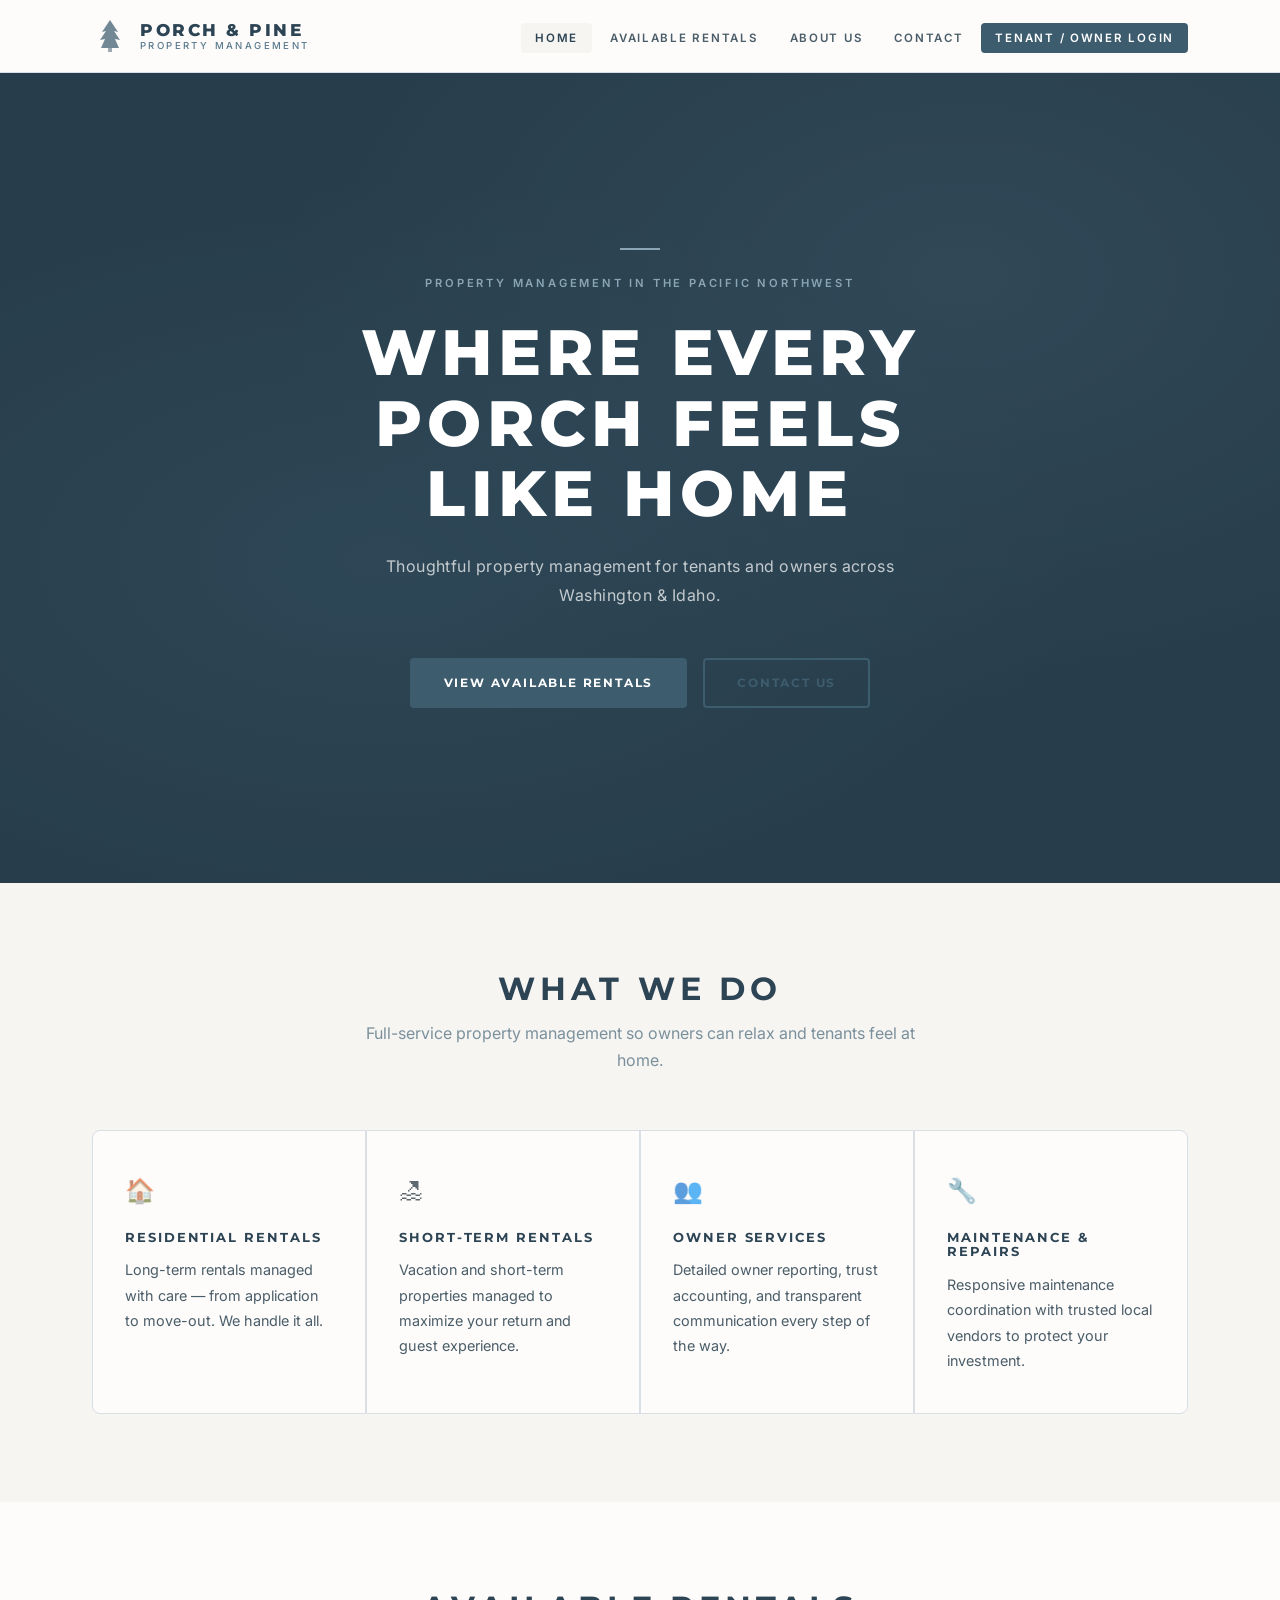
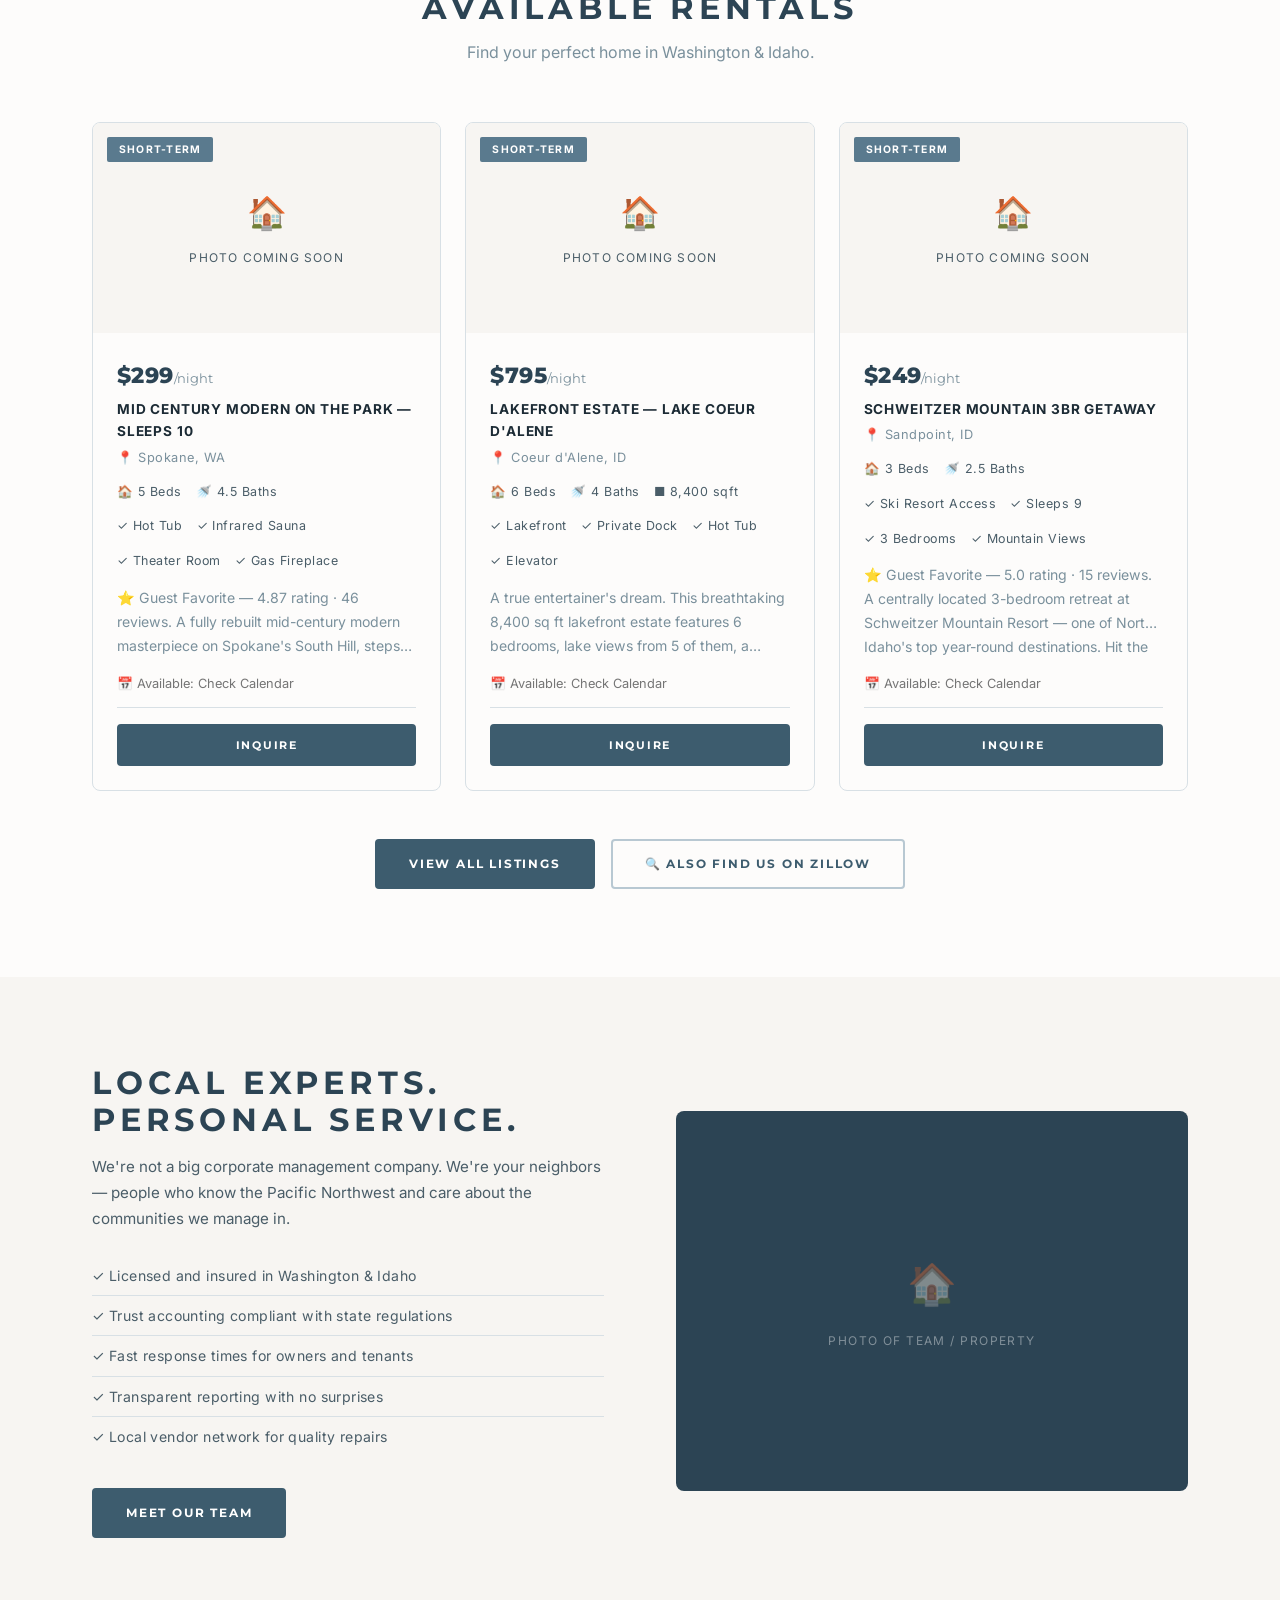
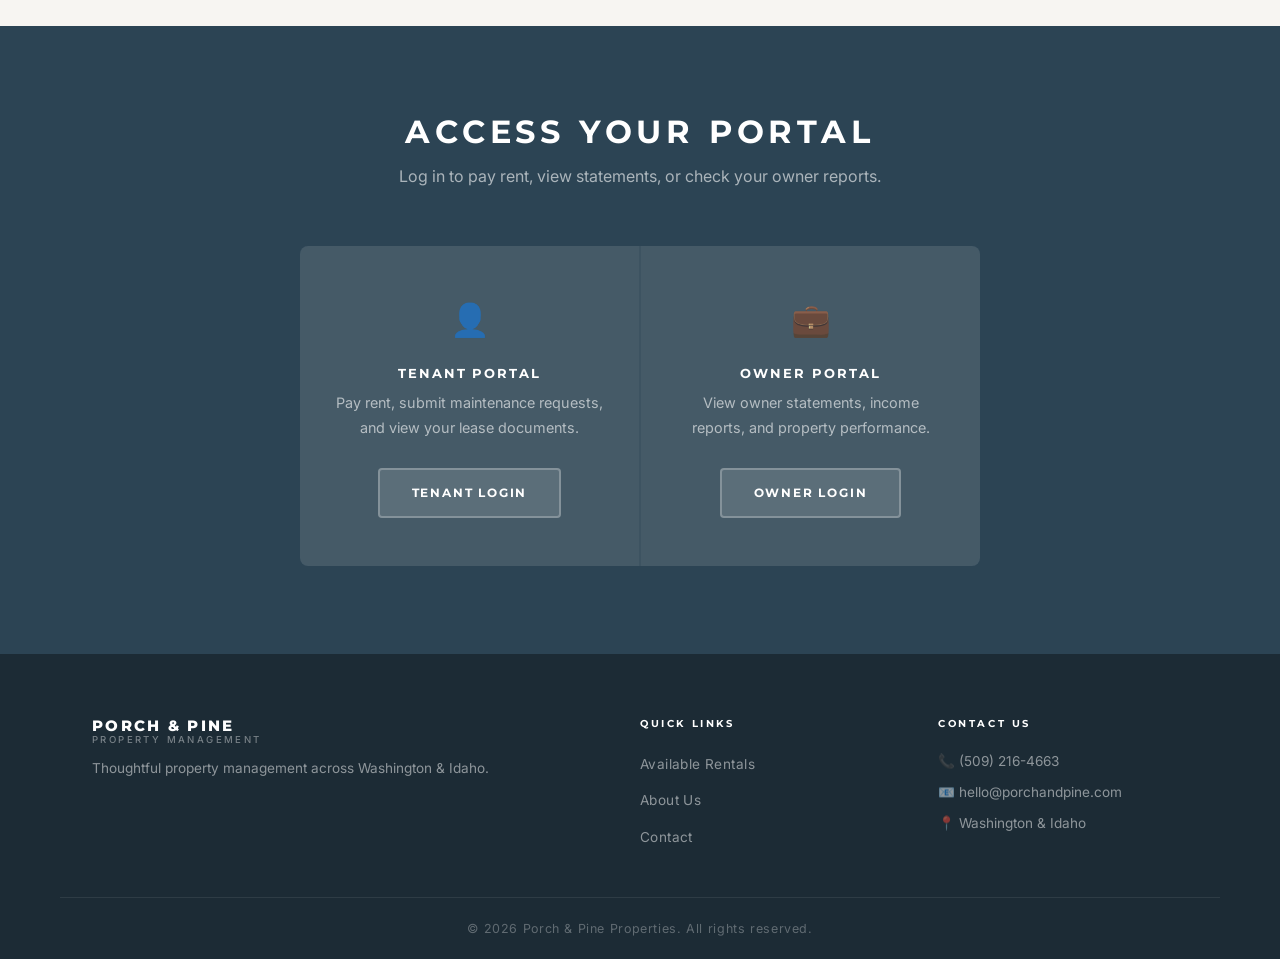
==== commit 638649a3: "Update phone number to (509) 216-4663" ====
--- a/index.html
+++ b/index.html
@@ -162,7 +162,7 @@
       </div>
       <div class="footer-contact">
         <h4>Contact Us</h4>
-        <p>&#128222; (000) 000-0000</p>
+        <p>&#128222; (509) 216-4663</p>
         <p>&#128231; hello@porchandpine.com</p>
         <p>&#128205; Washington &amp; Idaho</p>
       </div>
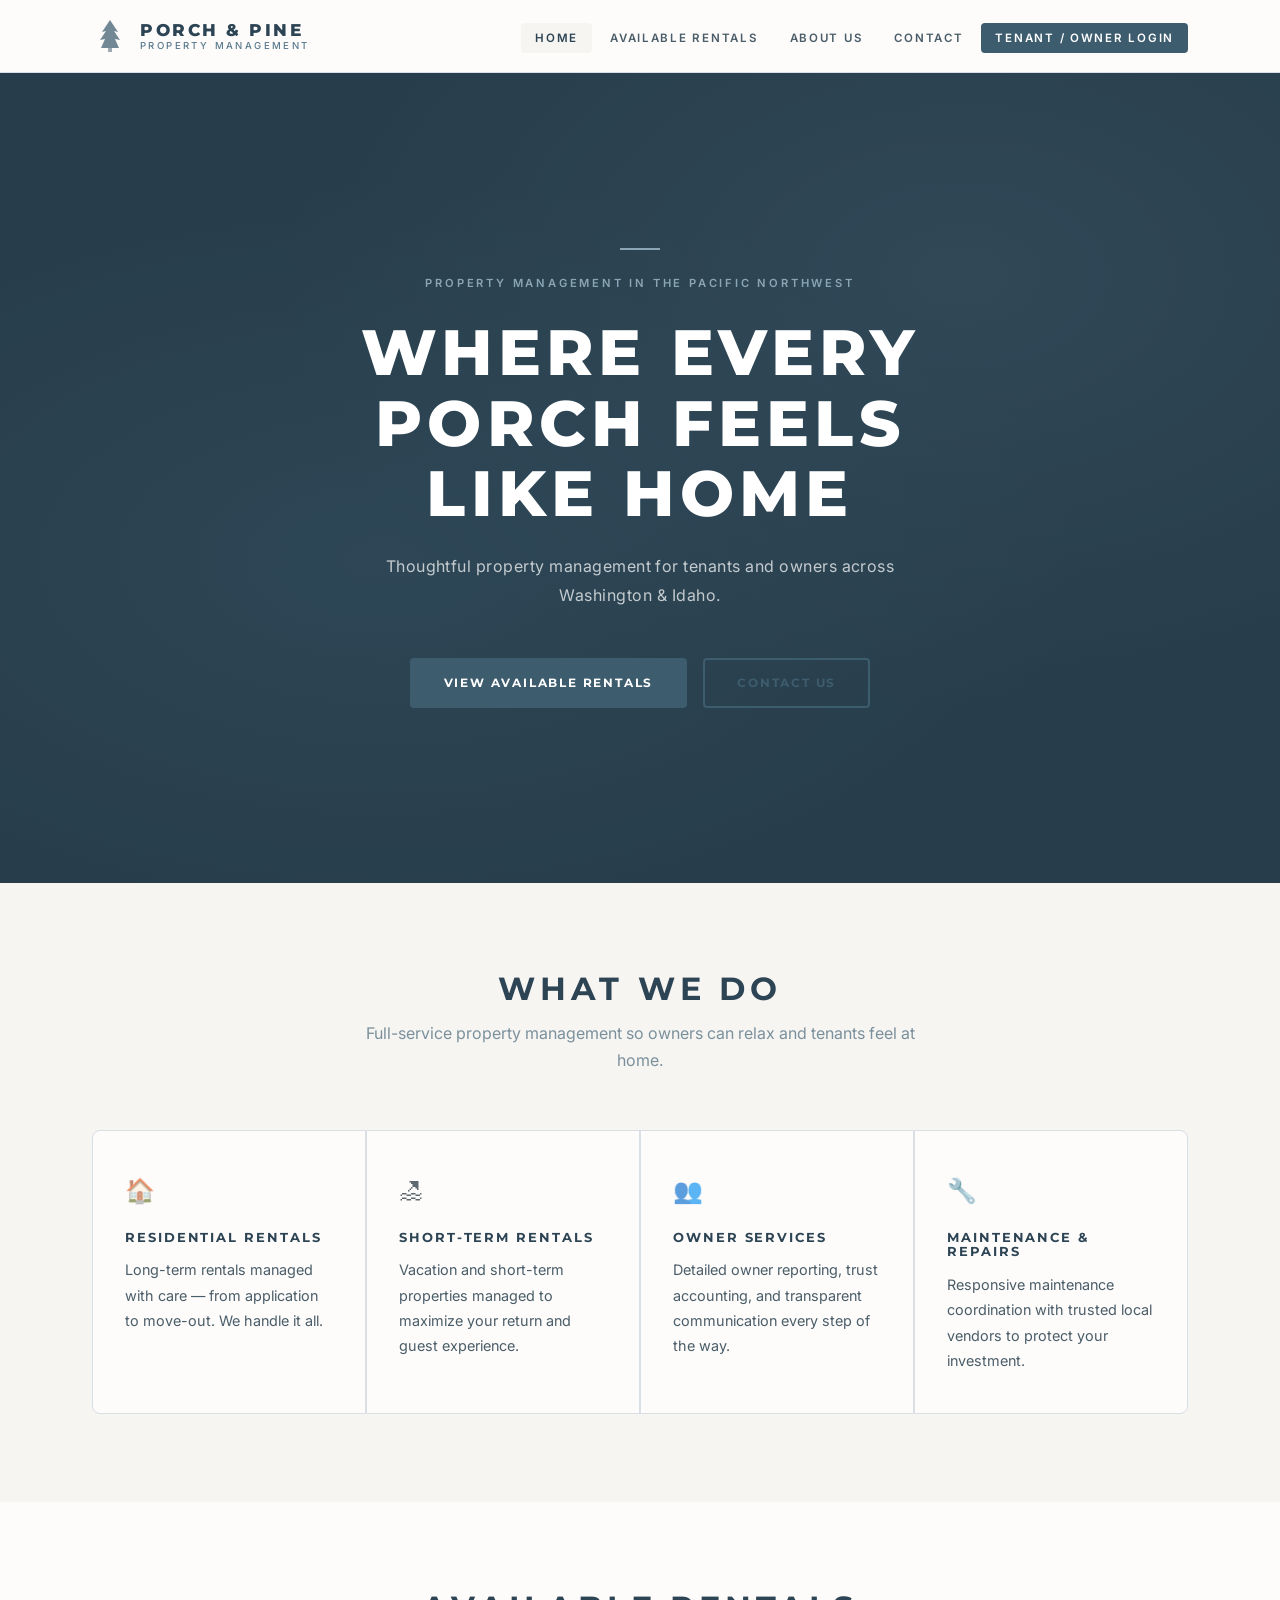
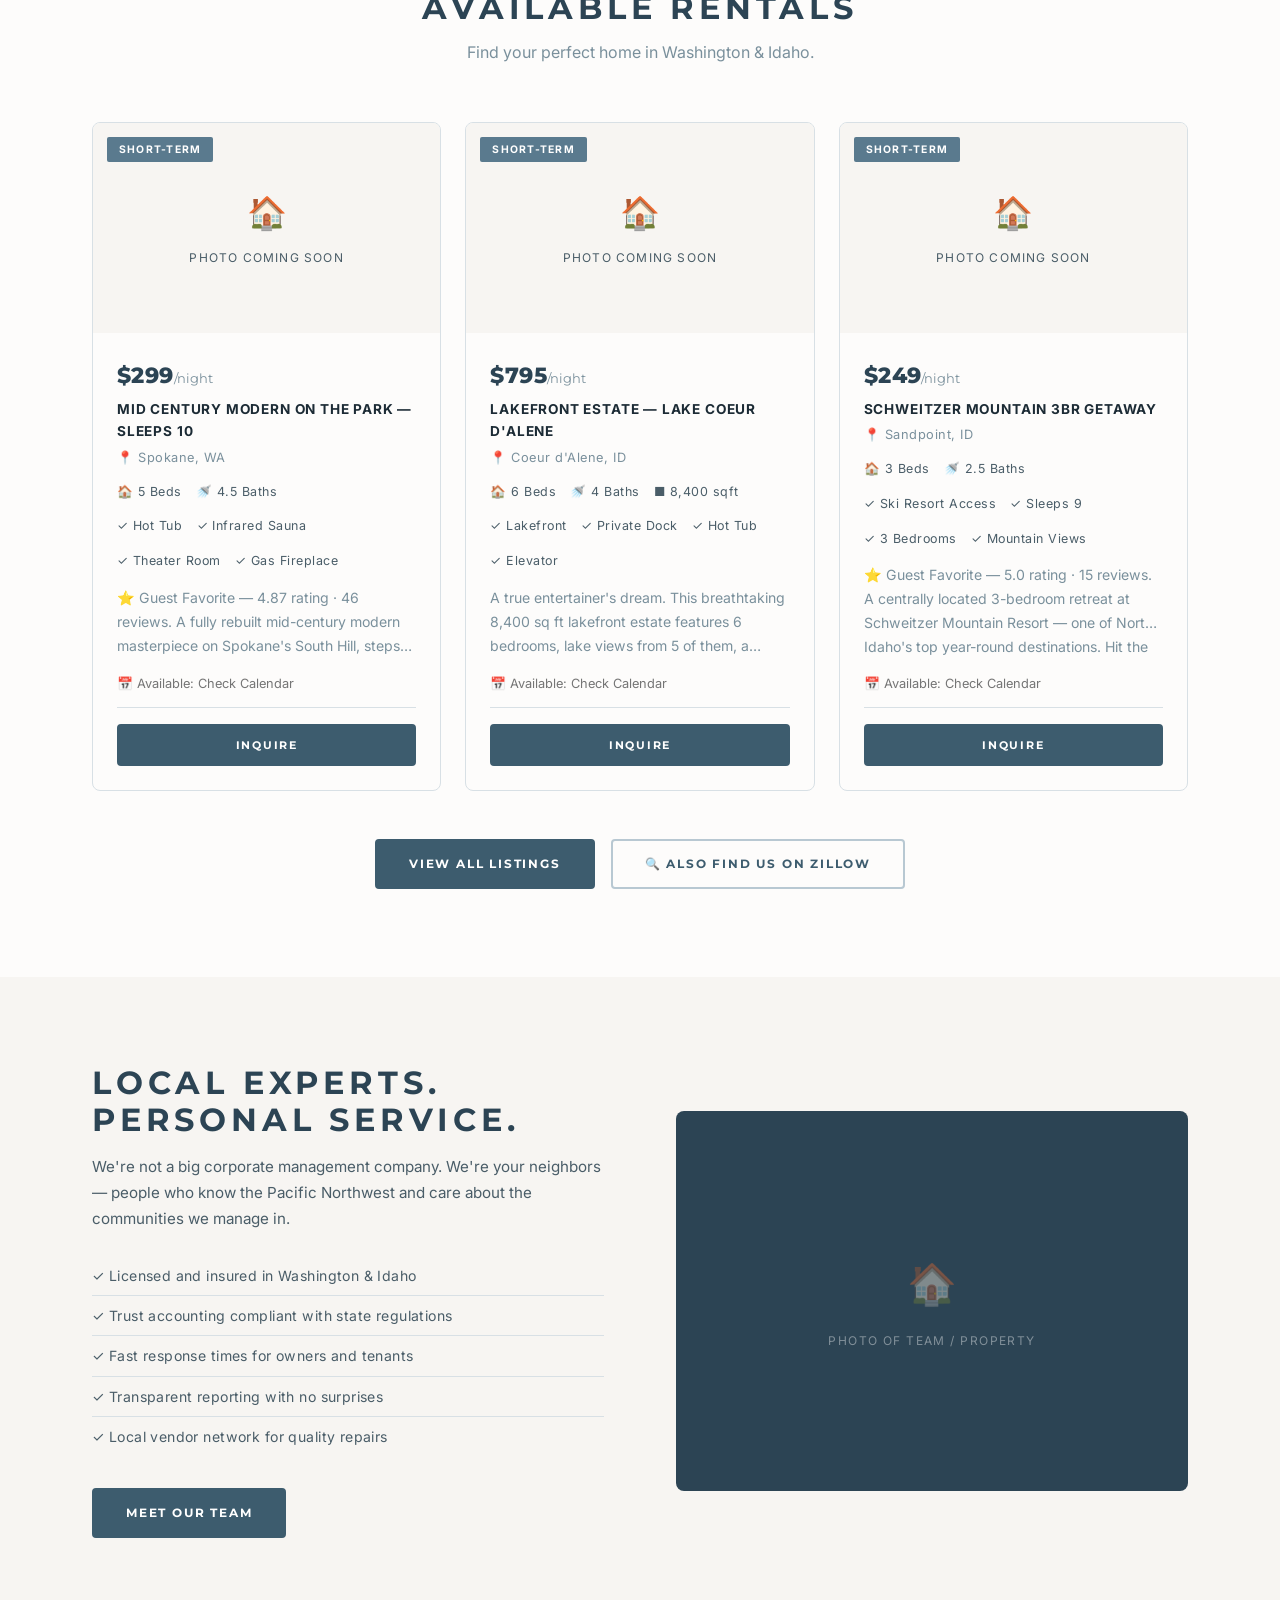
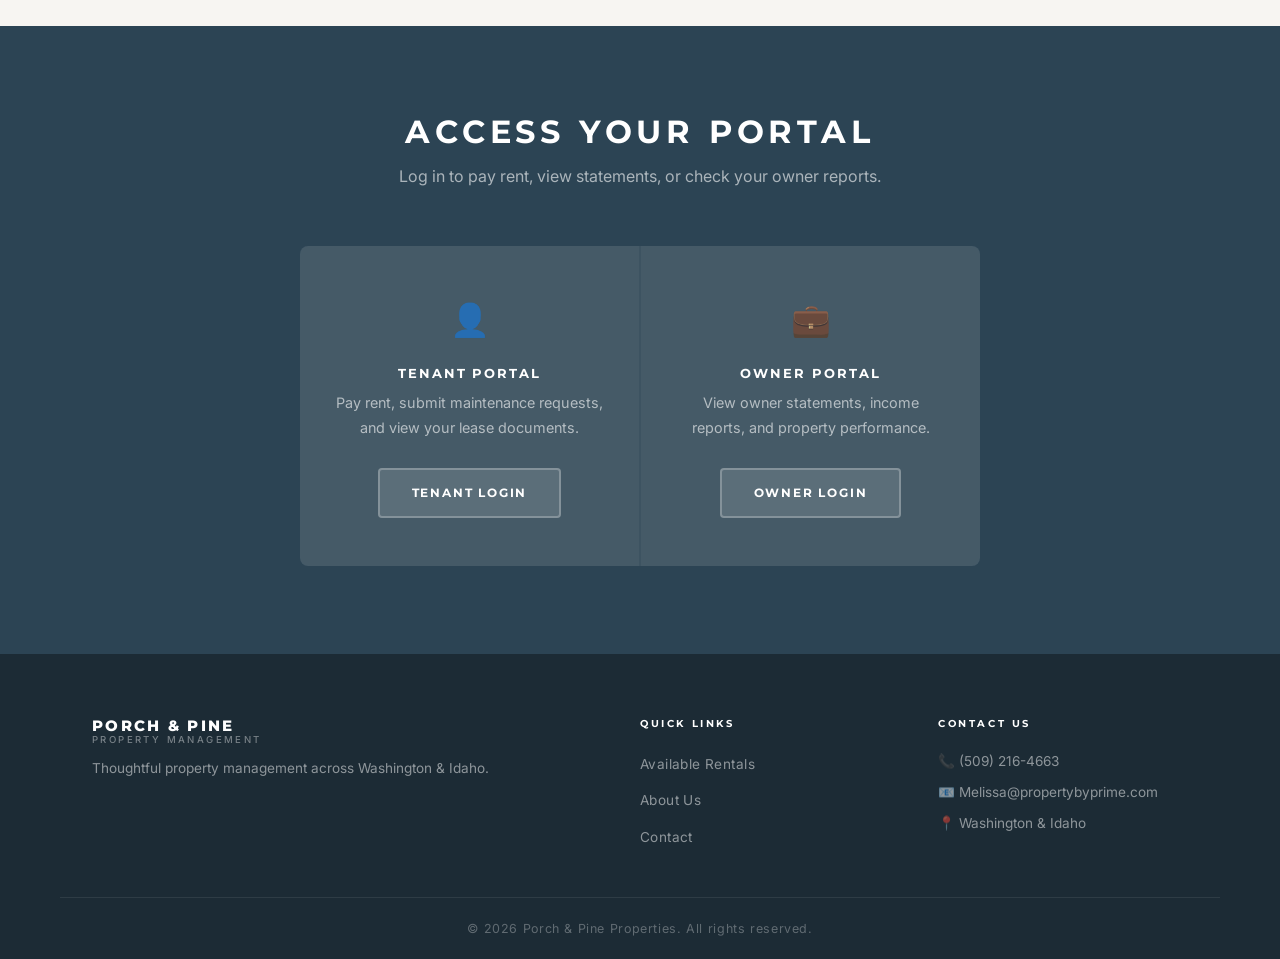
==== commit c0a9ff38: "Update email address" ====
--- a/index.html
+++ b/index.html
@@ -163,7 +163,7 @@
       <div class="footer-contact">
         <h4>Contact Us</h4>
         <p>&#128222; (509) 216-4663</p>
-        <p>&#128231; hello@porchandpine.com</p>
+        <p>&#128231; Melissa@propertybyprime.com</p>
         <p>&#128205; Washington &amp; Idaho</p>
       </div>
     </div>
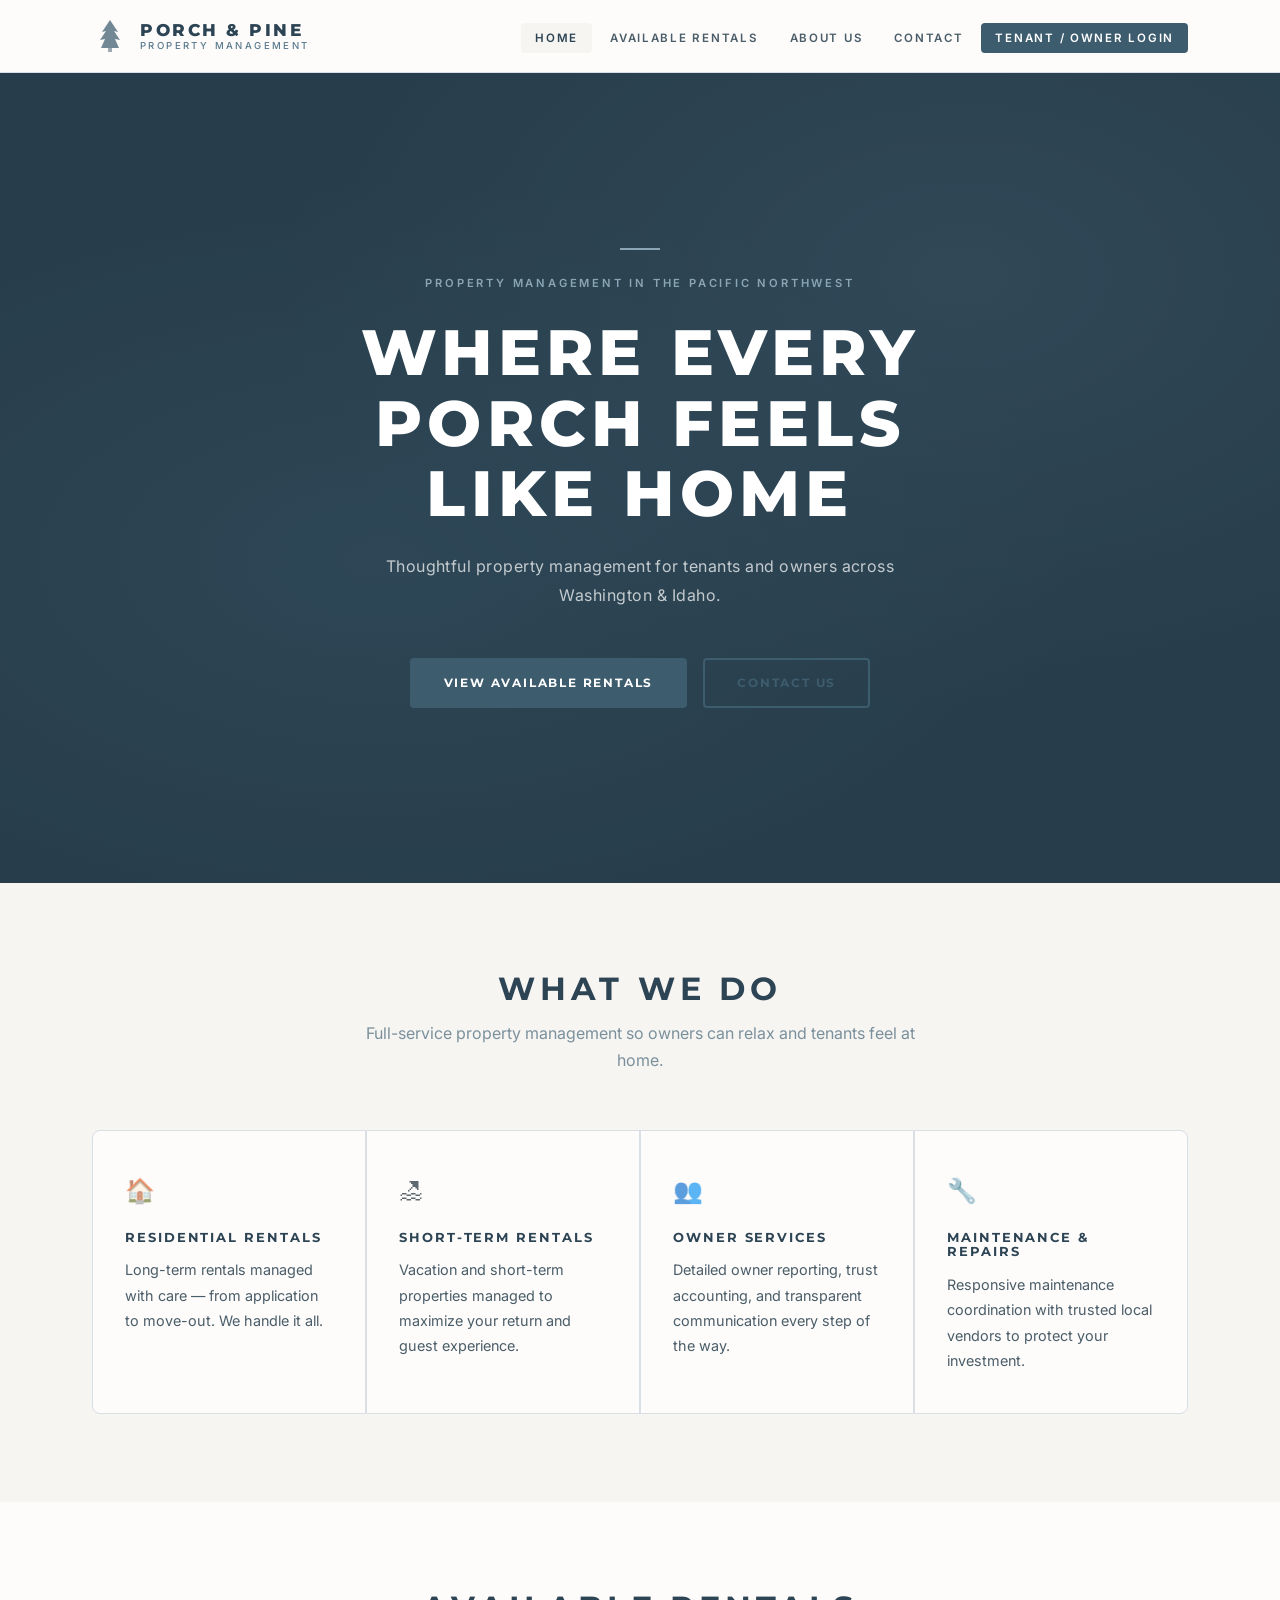
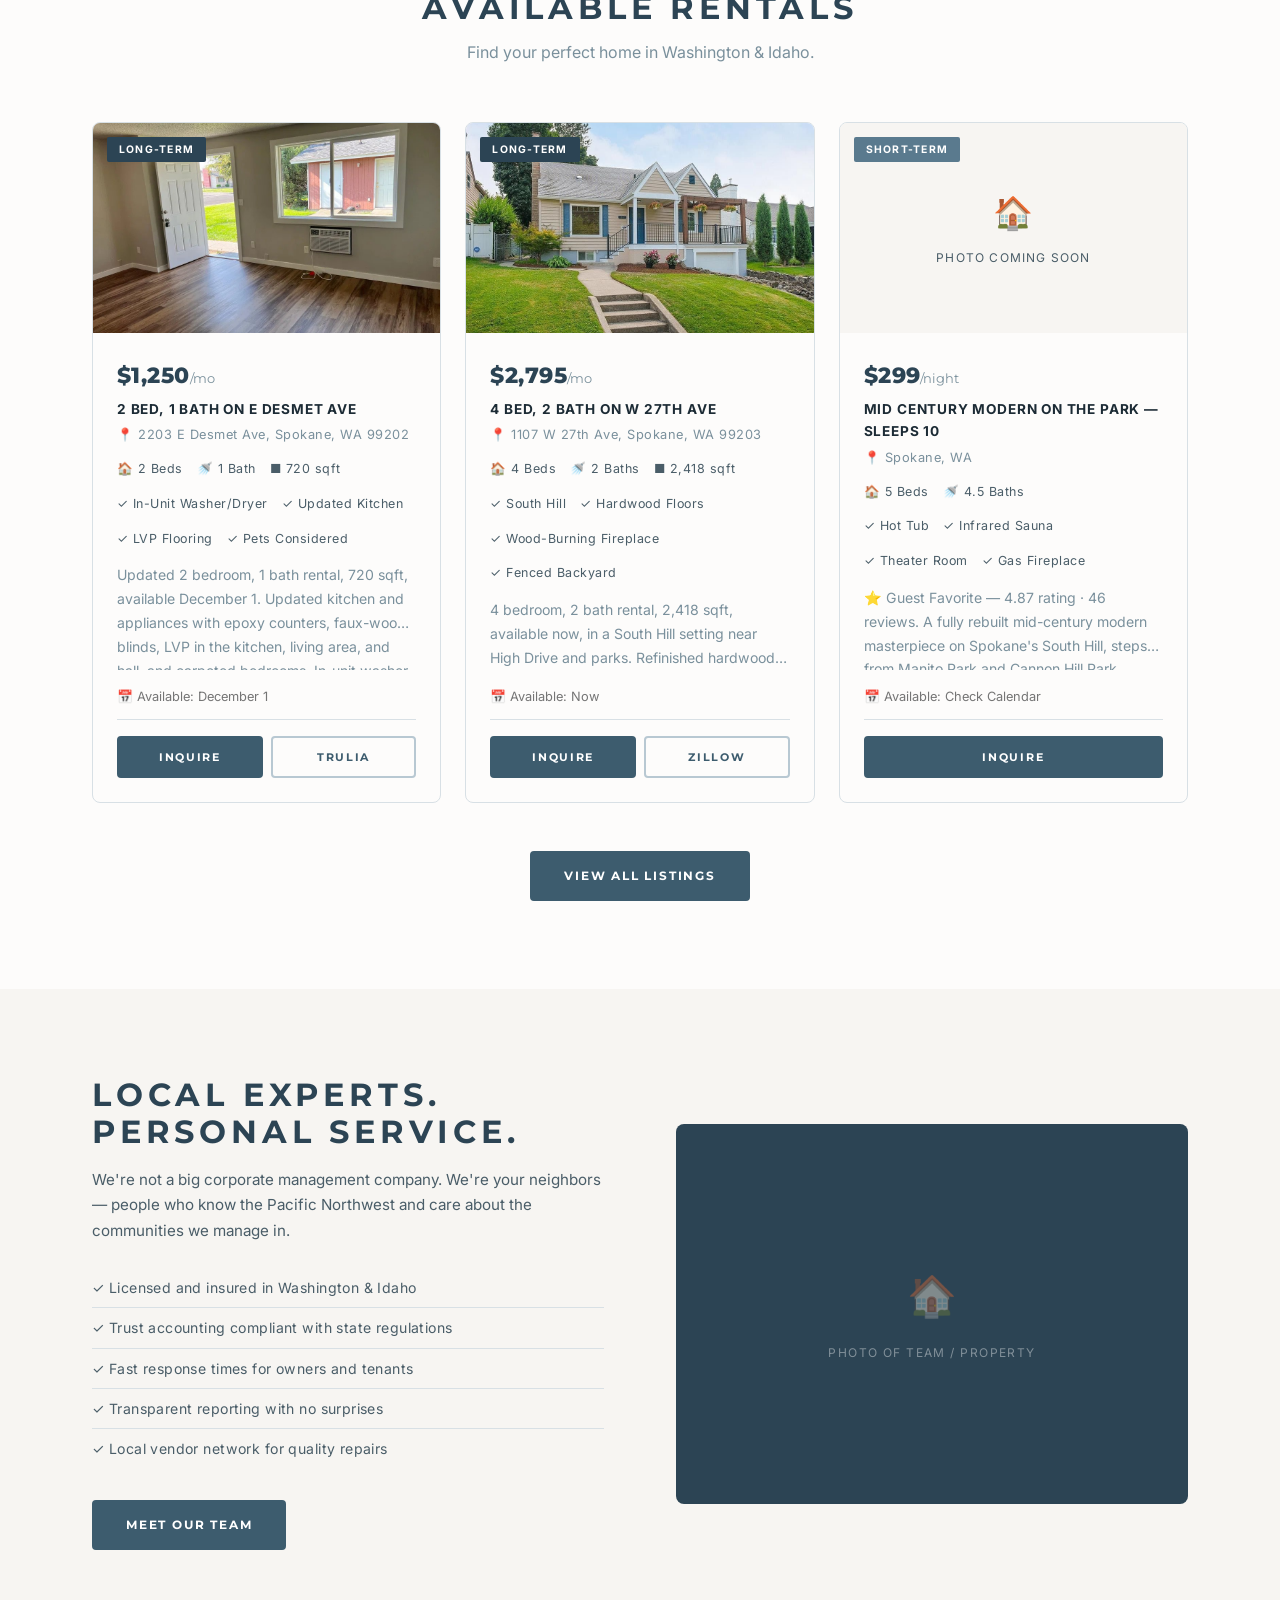
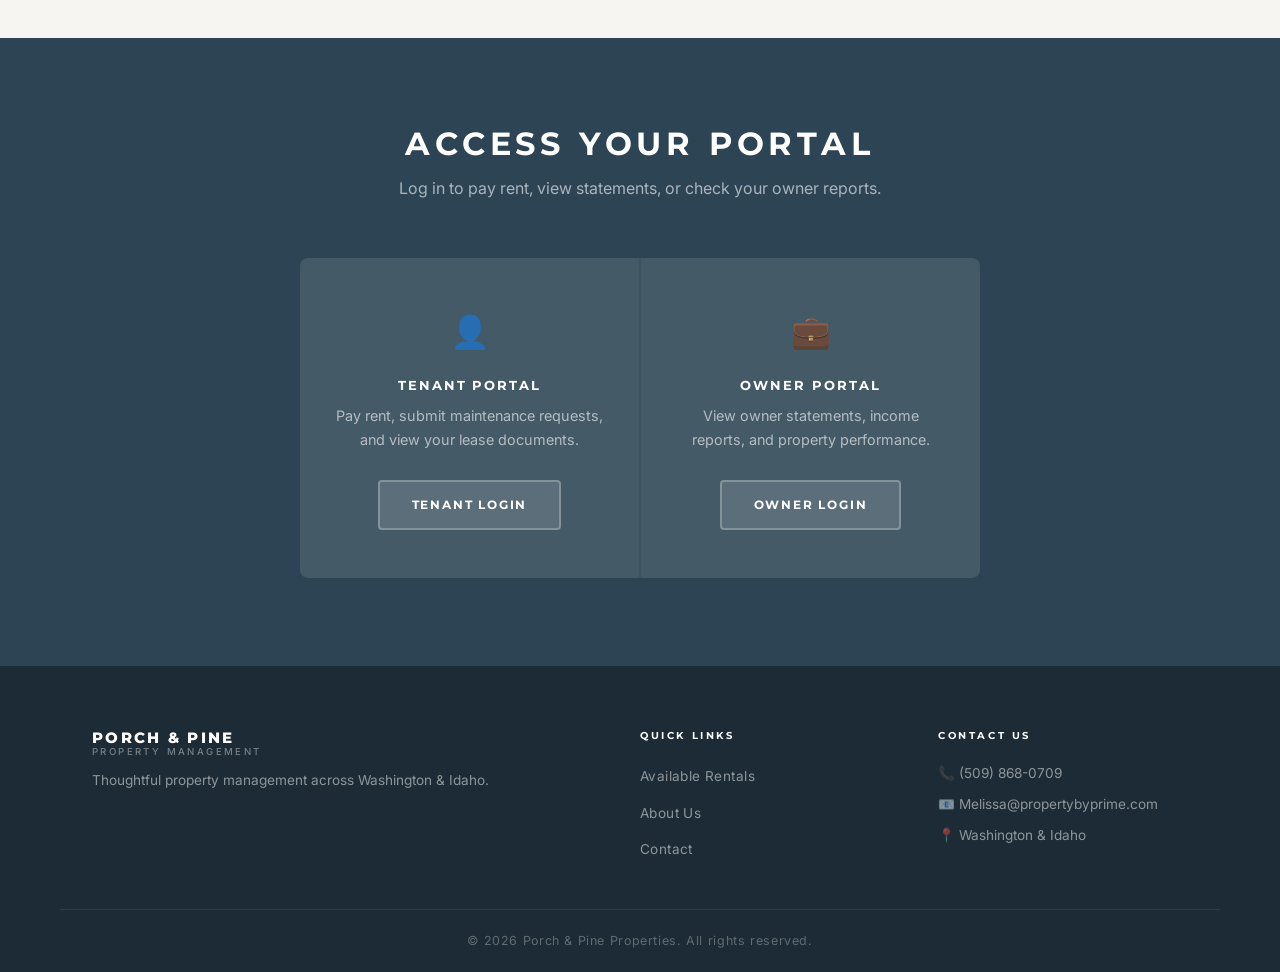
==== commit a1b16c79: "Update Porch & Pine contact info and long-term rental listings. Set every public phone number to (50" ====
--- a/index.html
+++ b/index.html
@@ -89,9 +89,6 @@
       </div>
       <div class="listings-actions">
         <a href="listings.html" class="btn btn-primary">View All Listings</a>
-        <a href="https://www.zillow.com" target="_blank" rel="noopener" class="btn btn-zillow">
-          &#128269; Also Find Us on Zillow
-        </a>
       </div>
     </div>
   </section>
@@ -162,7 +159,7 @@
       </div>
       <div class="footer-contact">
         <h4>Contact Us</h4>
-        <p>&#128222; (509) 216-4663</p>
+        <p>&#128222; <a href="tel:+15098680709">(509) 868-0709</a></p>
         <p>&#128231; Melissa@propertybyprime.com</p>
         <p>&#128205; Washington &amp; Idaho</p>
       </div>
--- a/css/style.css
+++ b/css/style.css
@@ -135,12 +135,18 @@
   background: rgba(255,255,255,0.12);
   border-color: var(--white);
 }
-.btn-zillow {
+.btn-zillow,
+.btn-airbnb,
+.btn-hotpads,
+.btn-trulia {
   background: transparent;
   color: var(--slate-mid);
   border-color: var(--border-dark);
 }
-.btn-zillow:hover {
+.btn-zillow:hover,
+.btn-airbnb:hover,
+.btn-hotpads:hover,
+.btn-trulia:hover {
   background: var(--slate-mid);
   color: var(--white);
   border-color: var(--slate-mid);
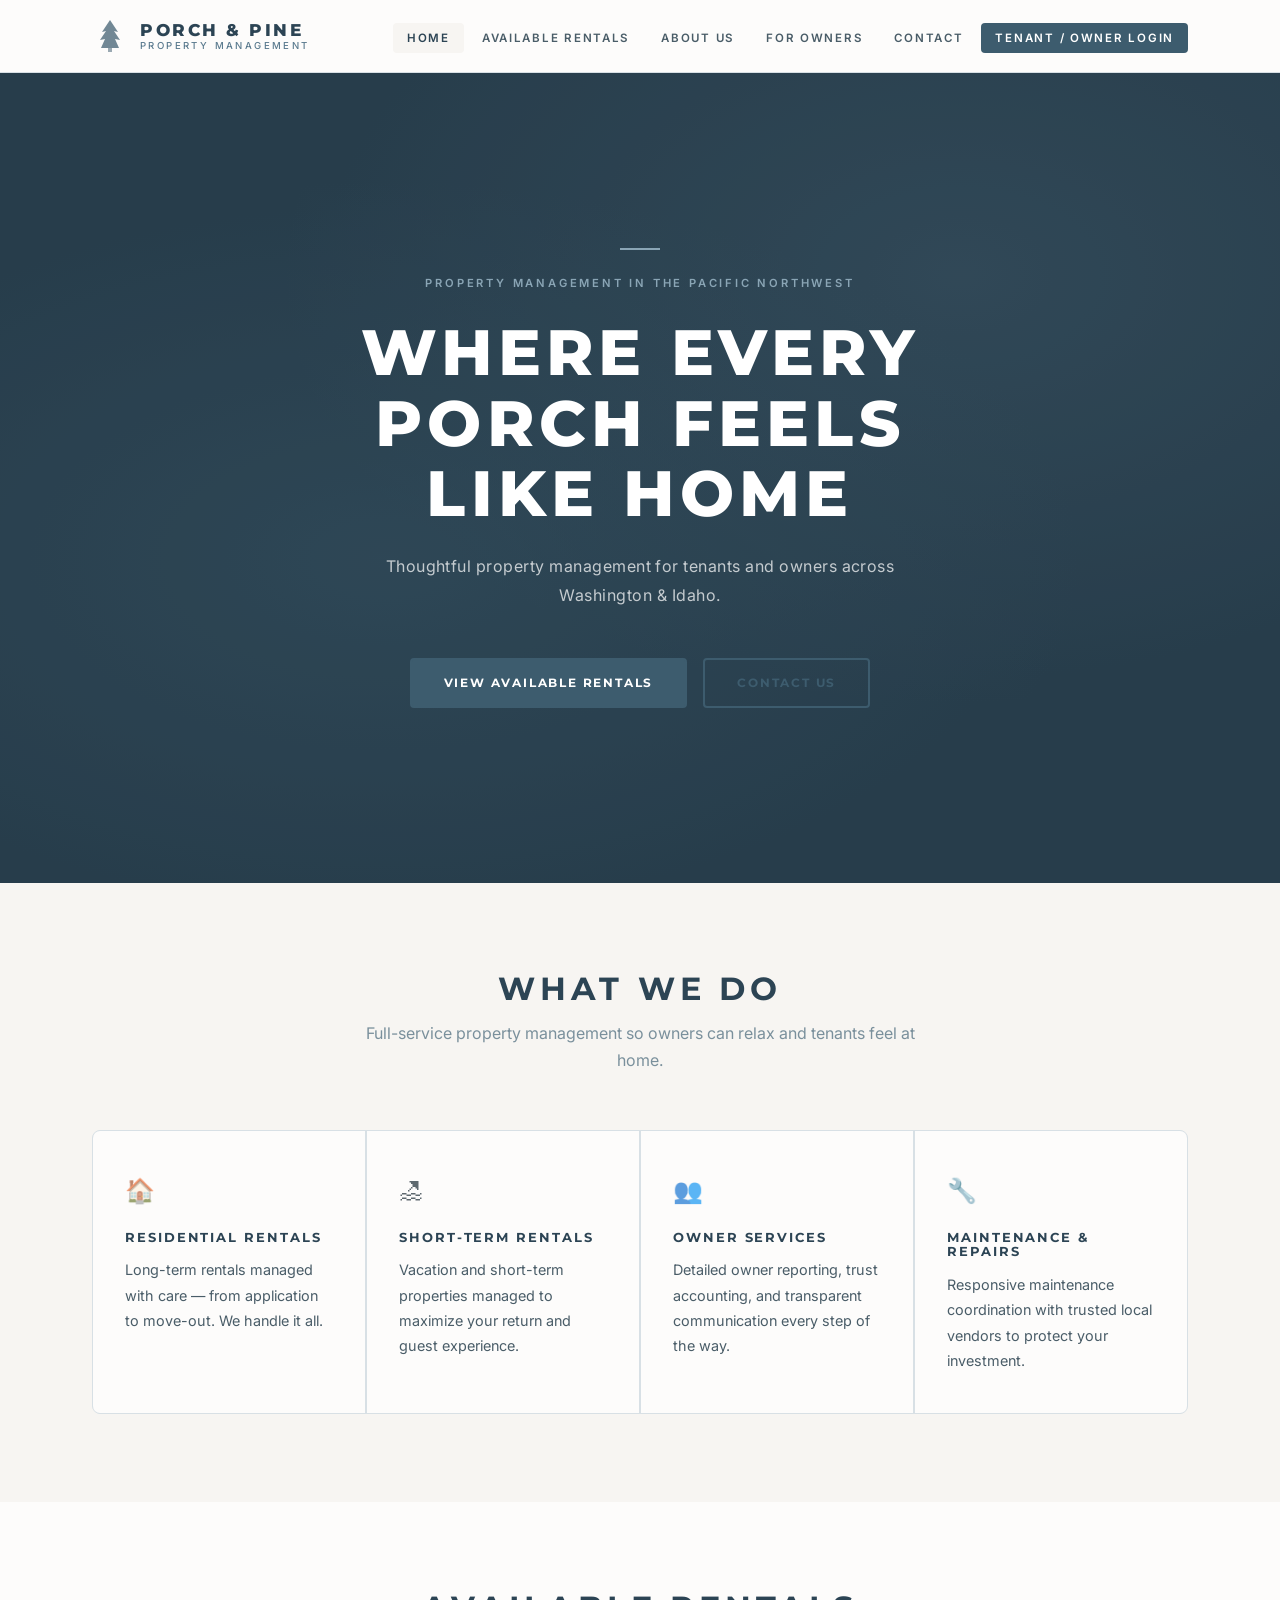
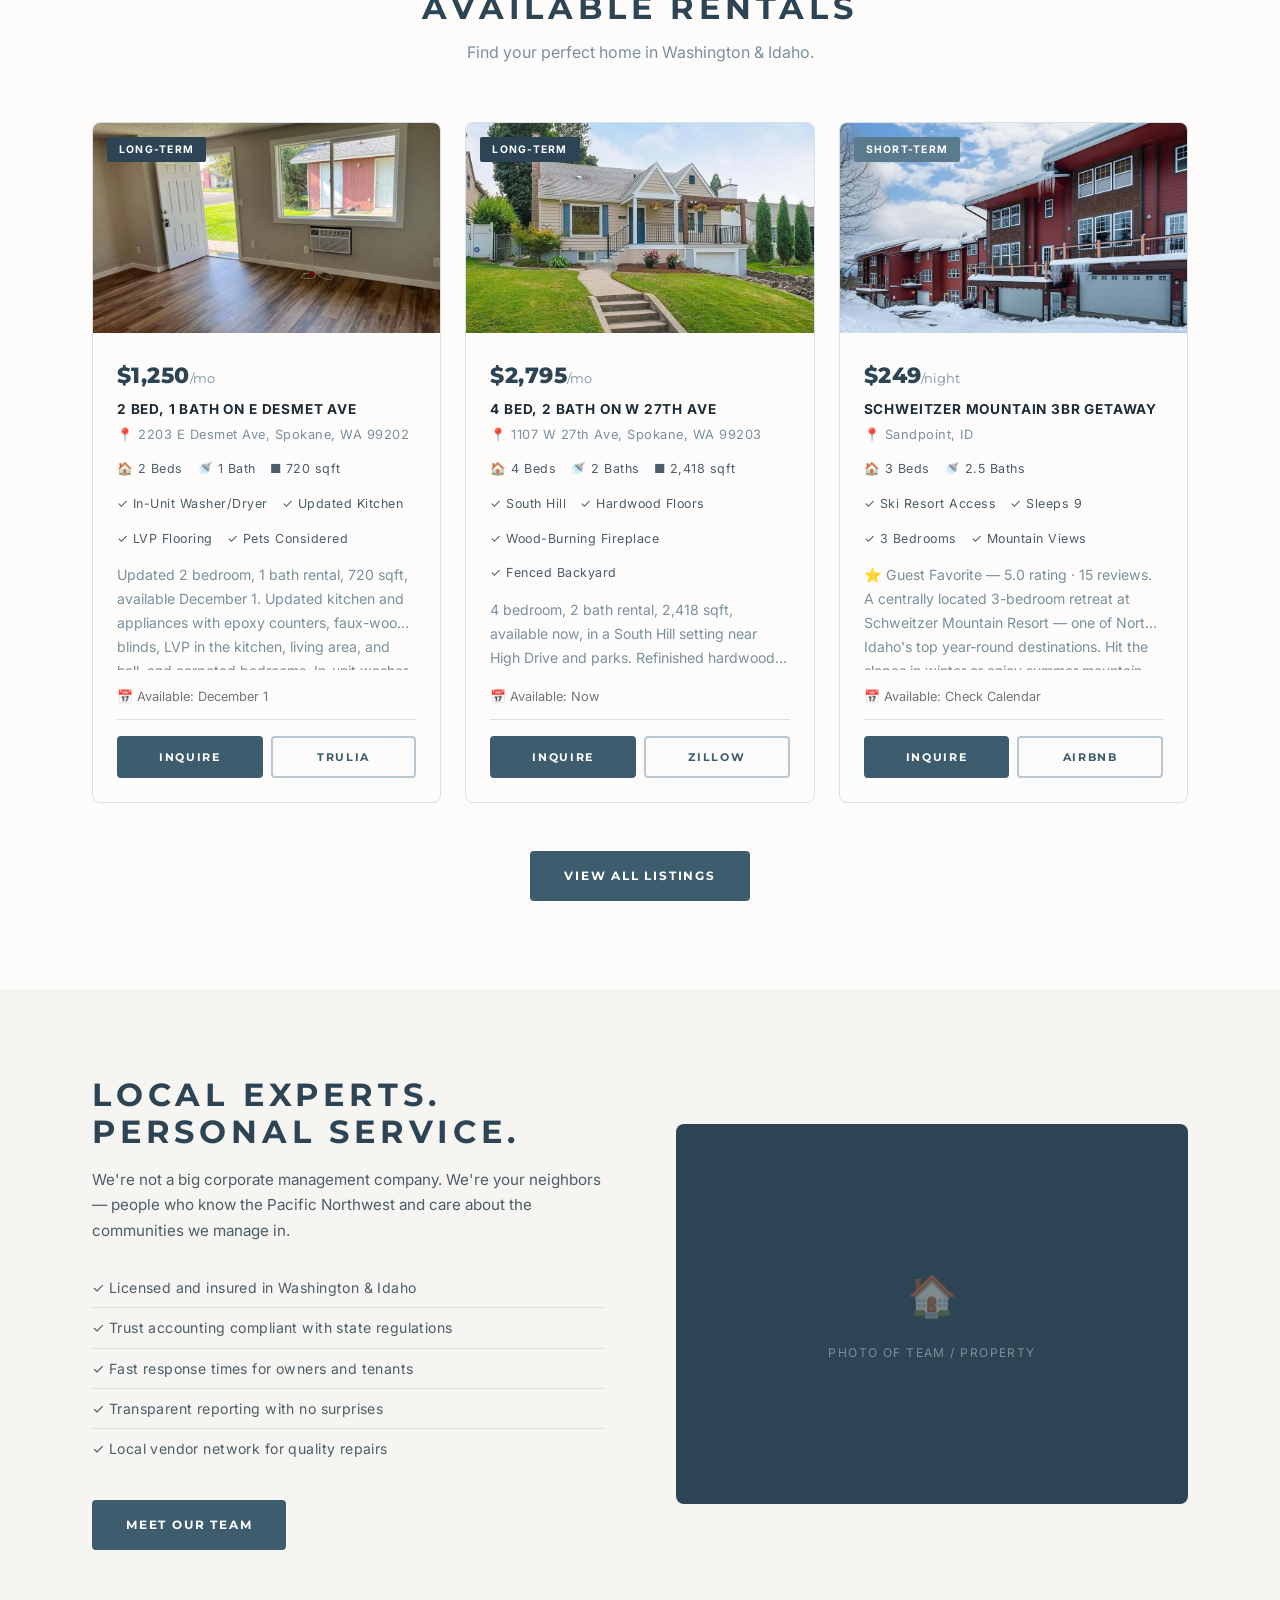
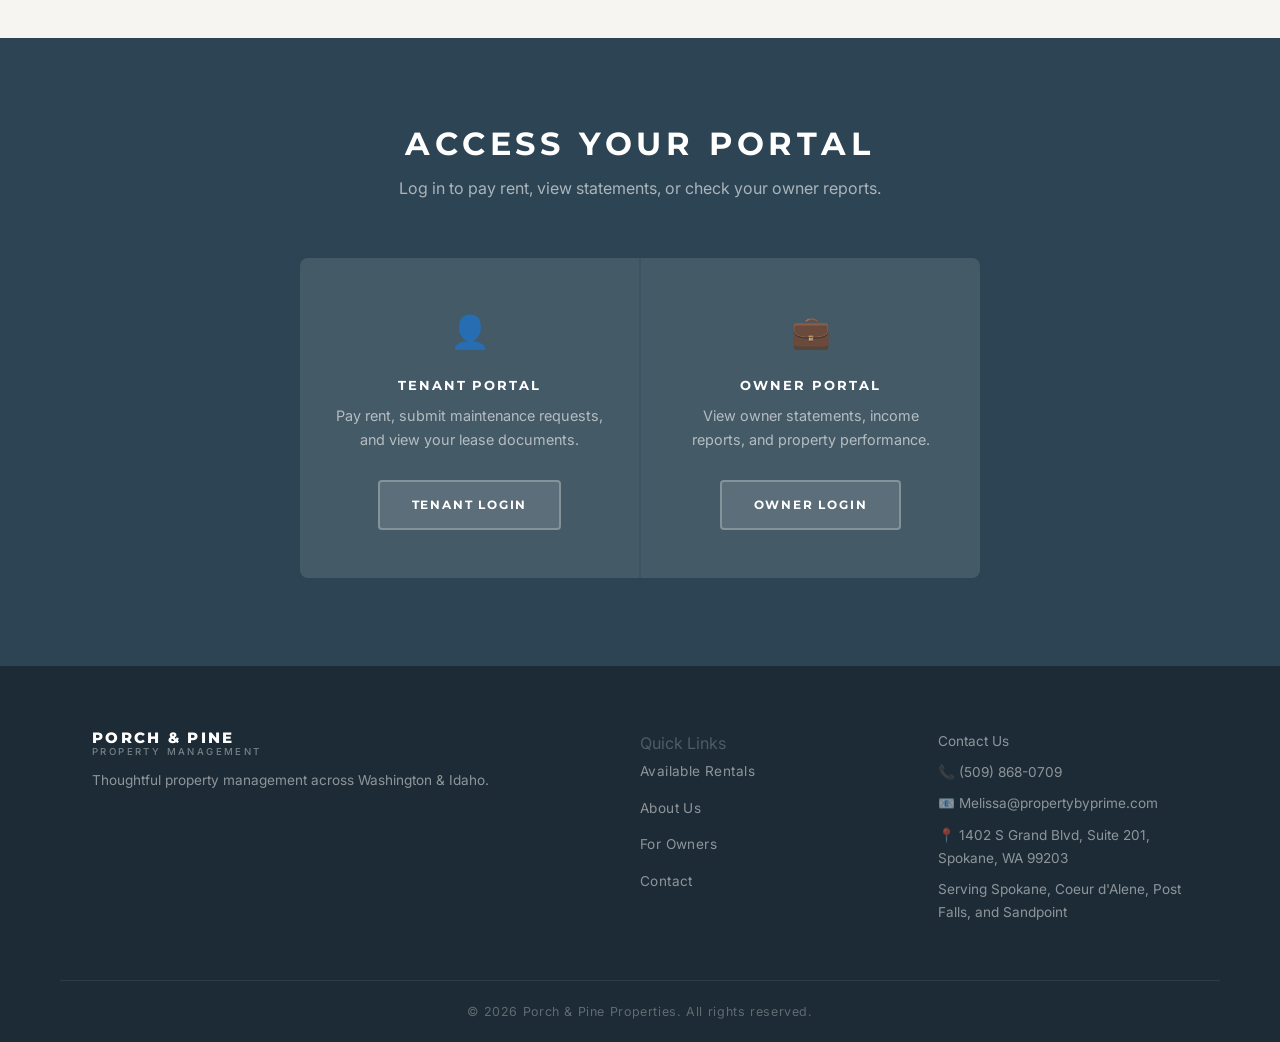
==== commit d08888e4: "Add local SEO metadata, sitemap, and office details. Each page has a unique title, description, cano" ====
--- a/index.html
+++ b/index.html
@@ -3,11 +3,48 @@
 <head>
   <meta charset="UTF-8" />
   <meta name="viewport" content="width=device-width, initial-scale=1.0" />
-  <title>Porch & Pine Properties | Property Management</title>
+  <title>Spokane Rental Homes | Porch &amp; Pine Property Management</title>
+  <meta name="description" content="Porch &amp; Pine Property Management leases and manages rental homes in Spokane, Coeur d'Alene, Post Falls, and Sandpoint. View long-term rentals and short-term stays." />
+  <link rel="canonical" href="https://porchpineproperties.com/" />
+  <meta property="og:type" content="website" />
+  <meta property="og:site_name" content="Porch &amp; Pine Property Management" />
+  <meta property="og:title" content="Spokane Rental Homes | Porch &amp; Pine Property Management" />
+  <meta property="og:description" content="Local property management for rental homes in Spokane, Coeur d'Alene, Post Falls, and Sandpoint." />
+  <meta property="og:url" content="https://porchpineproperties.com/" />
+  <meta property="og:image" content="https://porchpineproperties.com/images/og-cover.jpg" />
+  <meta name="twitter:card" content="summary_large_image" />
+  <meta name="twitter:title" content="Spokane Rental Homes | Porch &amp; Pine Property Management" />
+  <meta name="twitter:description" content="Local property management for rental homes in Spokane, Coeur d'Alene, Post Falls, and Sandpoint." />
+  <meta name="twitter:image" content="https://porchpineproperties.com/images/og-cover.jpg" />
   <link rel="stylesheet" href="css/style.css" />
   <link rel="preconnect" href="https://fonts.googleapis.com" />
   <link rel="preconnect" href="https://fonts.gstatic.com" crossorigin />
   <link href="https://fonts.googleapis.com/css2?family=Montserrat:wght@400;500;600;700;800&family=Barlow+Condensed:wght@600;700;800&family=Inter:wght@300;400;500;600&display=swap" rel="stylesheet" />
+  <script type="application/ld+json">
+  {
+    "@context": "https://schema.org",
+    "@type": ["PropertyManagementCompany", "LocalBusiness"],
+    "name": "Porch & Pine Property Management",
+    "telephone": "+1-509-868-0709",
+    "email": "Melissa@propertybyprime.com",
+    "url": "https://porchpineproperties.com",
+    "image": "https://porchpineproperties.com/images/og-cover.jpg",
+    "address": {
+      "@type": "PostalAddress",
+      "streetAddress": "1402 S Grand Blvd, Suite 201",
+      "addressLocality": "Spokane",
+      "addressRegion": "WA",
+      "postalCode": "99203",
+      "addressCountry": "US"
+    },
+    "areaServed": [
+      {"@type": "City", "name": "Spokane"},
+      {"@type": "City", "name": "Coeur d'Alene"},
+      {"@type": "City", "name": "Post Falls"},
+      {"@type": "City", "name": "Sandpoint"}
+    ]
+  }
+  </script>
 </head>
 <body>
 
@@ -15,7 +52,7 @@
   <header class="site-header">
     <nav class="navbar">
       <a href="index.html" class="logo">
-        <svg class="logo-pine" viewBox="0 0 36 36" fill="none" xmlns="http://www.w3.org/2000/svg">
+        <svg class="logo-pine" aria-hidden="true" viewBox="0 0 36 36" fill="none" xmlns="http://www.w3.org/2000/svg">
           <path d="M18 2 L26 14 L22 13 L28 22 L23 21 L27 30 L9 30 L13 21 L8 22 L14 13 L10 14 Z" fill="#3D5C6E" opacity="0.85"/>
           <rect x="16" y="30" width="4" height="4" fill="#3D5C6E" opacity="0.6"/>
         </svg>
@@ -29,11 +66,13 @@
         <li><a href="index.html" class="active">Home</a></li>
         <li><a href="listings.html">Available Rentals</a></li>
         <li><a href="about.html">About Us</a></li>
+        <li><a href="owners.html">For Owners</a></li>
         <li><a href="contact.html">Contact</a></li>
         <li><a href="#portals" class="nav-portal-link">Tenant / Owner Login</a></li>
       </ul>
     </nav>
   </header>
+<main>
 
   <!-- HERO -->
   <section class="hero">
@@ -140,7 +179,8 @@
   </section>
 
   <!-- FOOTER -->
-  <footer class="site-footer">
+  </main>
+<footer class="site-footer">
     <div class="container footer-inner">
       <div class="footer-brand">
         <div class="logo-text-wrap">
@@ -150,18 +190,20 @@
         <p>Thoughtful property management across Washington &amp; Idaho.</p>
       </div>
       <div class="footer-links">
-        <h4>Quick Links</h4>
+        <p class="label-heading">Quick Links</p>
         <ul>
           <li><a href="listings.html">Available Rentals</a></li>
           <li><a href="about.html">About Us</a></li>
+          <li><a href="owners.html">For Owners</a></li>
           <li><a href="contact.html">Contact</a></li>
         </ul>
       </div>
       <div class="footer-contact">
-        <h4>Contact Us</h4>
+        <p class="label-heading">Contact Us</p>
         <p>&#128222; <a href="tel:+15098680709">(509) 868-0709</a></p>
         <p>&#128231; Melissa@propertybyprime.com</p>
-        <p>&#128205; Washington &amp; Idaho</p>
+        <p>&#128205; 1402 S Grand Blvd, Suite 201, Spokane, WA 99203</p>
+        <p>Serving Spokane, Coeur d'Alene, Post Falls, and Sandpoint</p>
       </div>
     </div>
     <div class="footer-bottom">
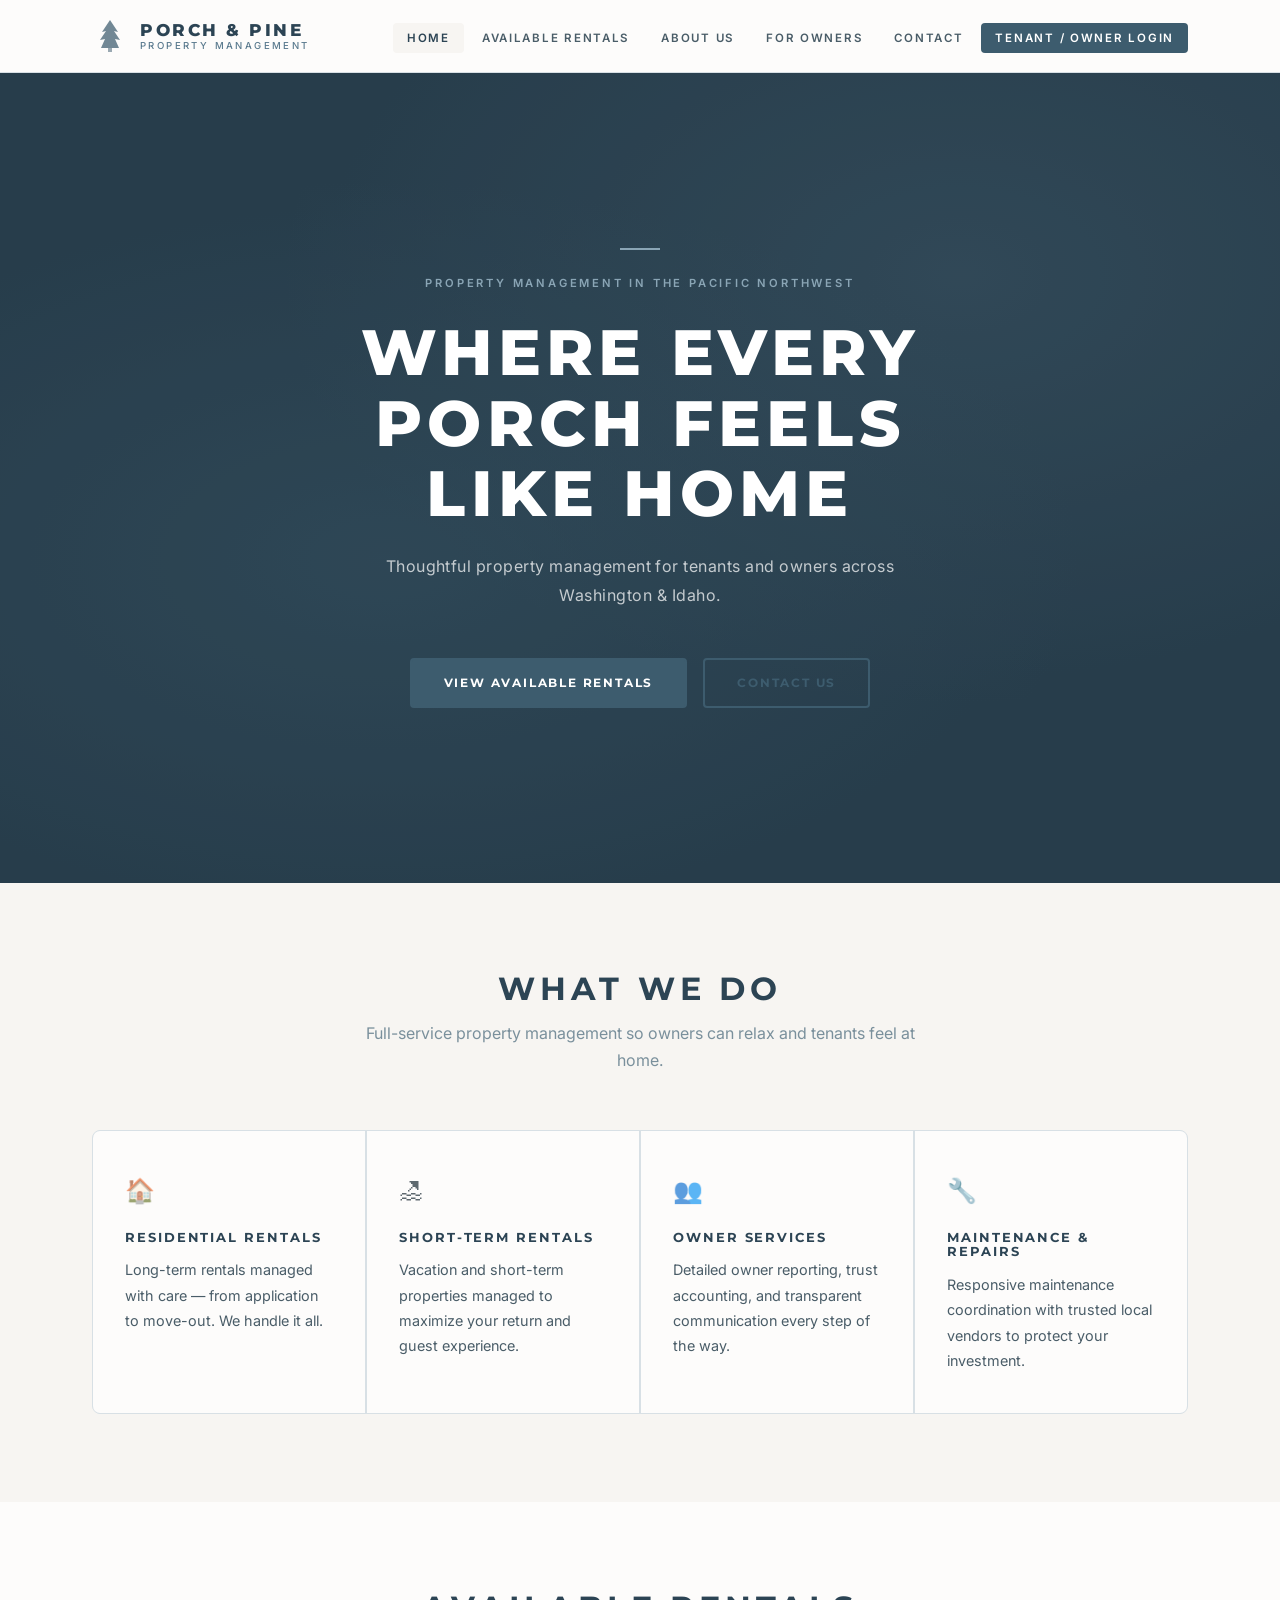
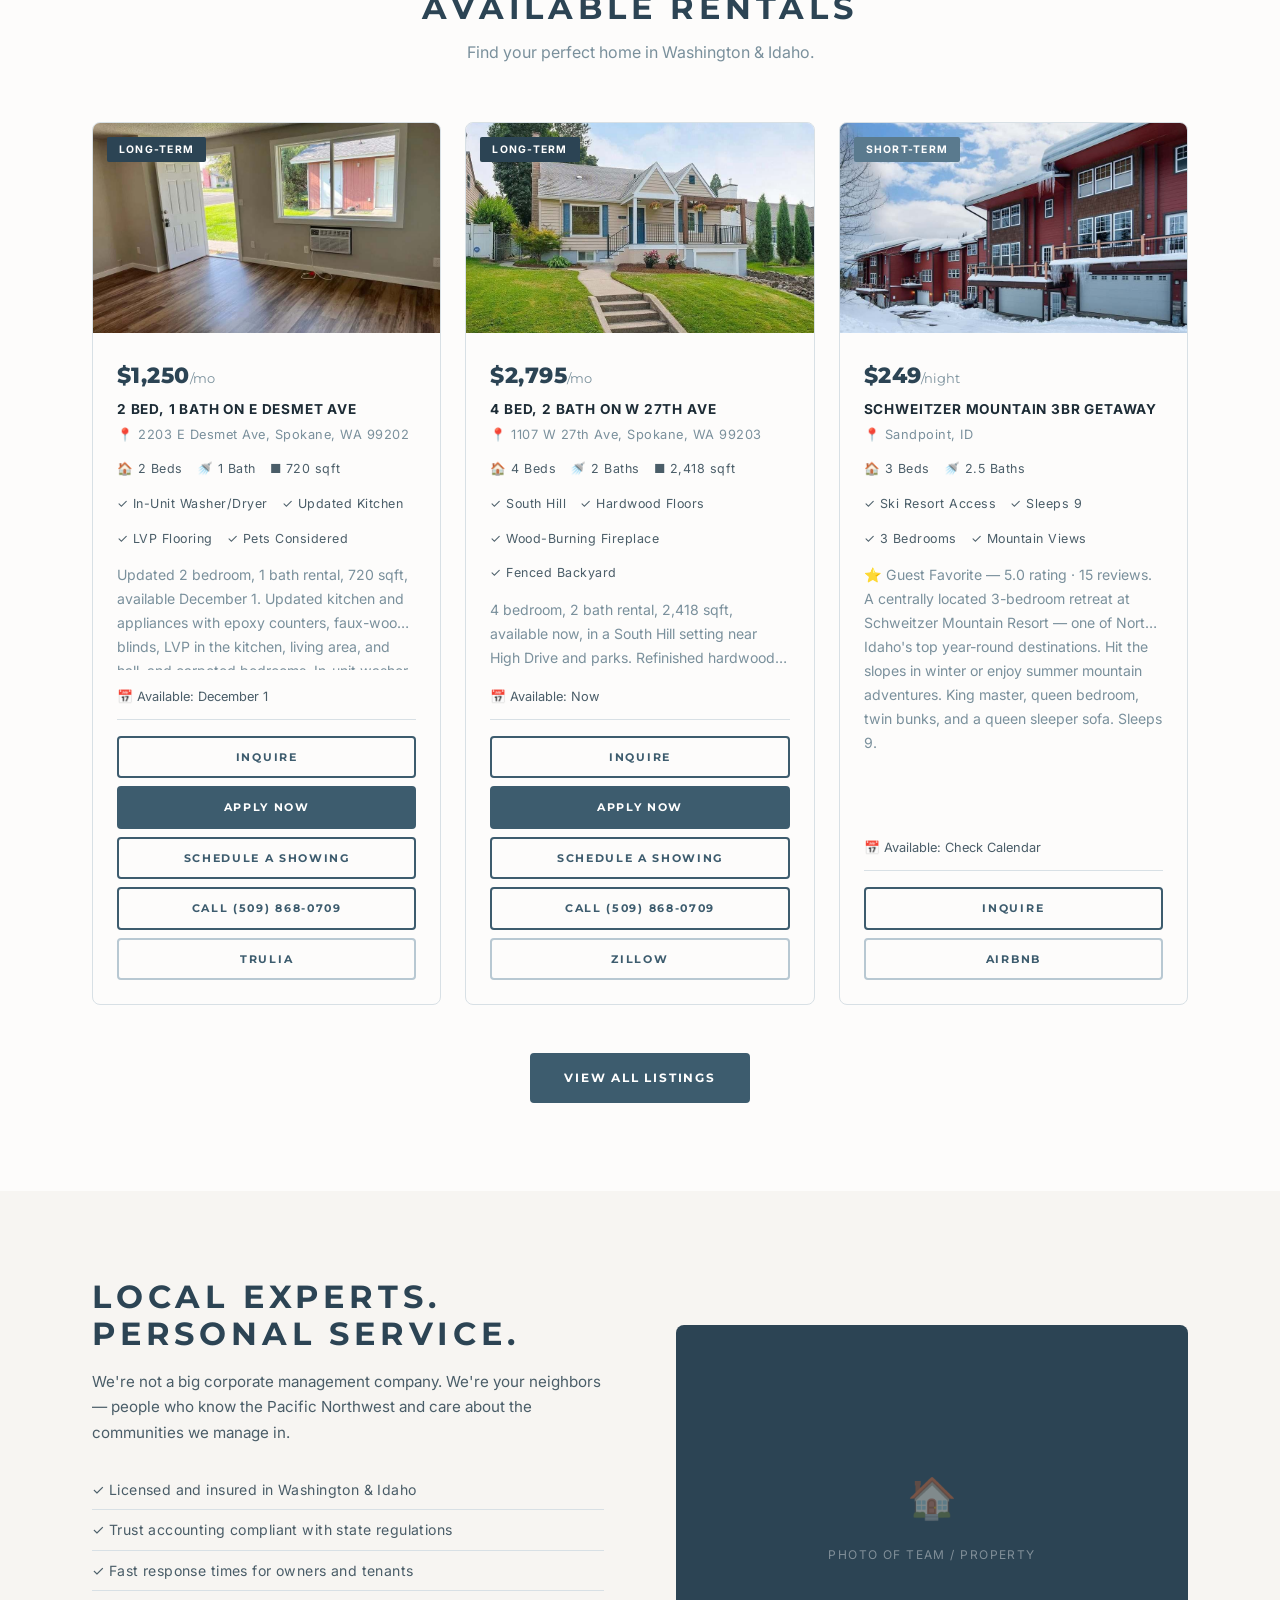
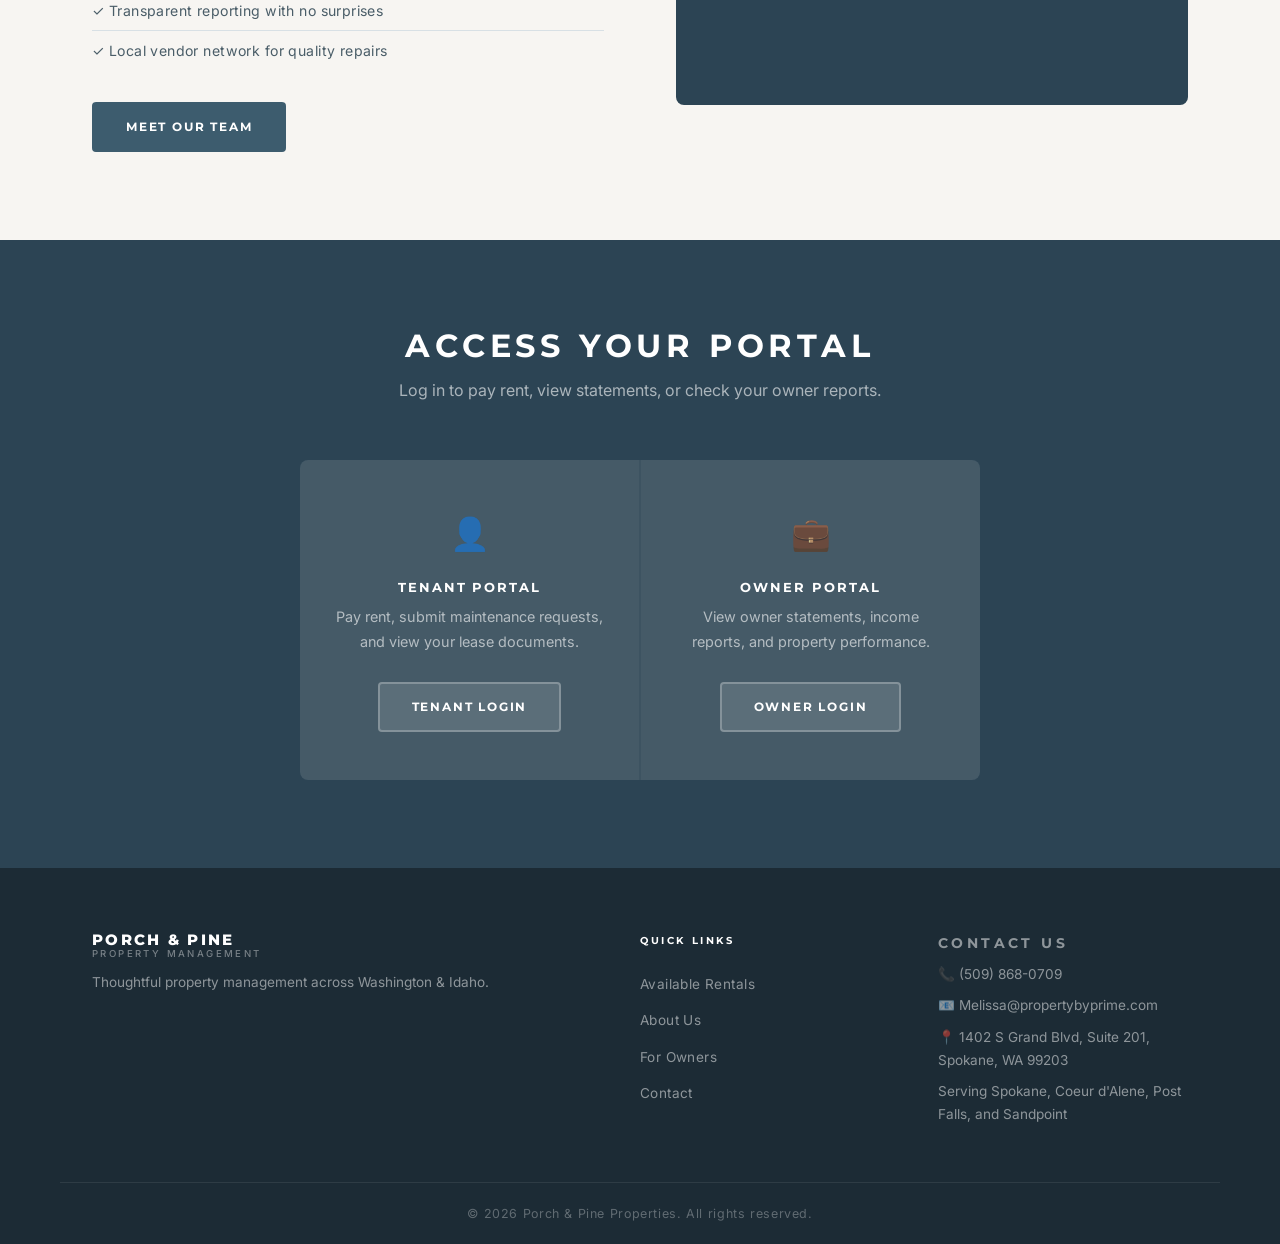
==== commit b48cd678: "Render the move-in banner in the initial HTML. The banner still uses the existing slate color, still" ====
--- a/index.html
+++ b/index.html
@@ -45,8 +45,22 @@
     ]
   }
   </script>
+  <script>
+    (function () {
+      var now = new Date();
+      var stamp = now.getFullYear() * 10000 + (now.getMonth() + 1) * 100 + now.getDate();
+      var hide = stamp > 20261201;
+      try { if (localStorage.getItem('ppPromoDismissed') === 'move-in-2026') hide = true; } catch (e) {}
+      if (hide) document.documentElement.classList.add('promo-off');
+    })();
+  </script>
 </head>
 <body>
+<div class="promo-banner" role="region" aria-label="Move-in special">
+    <a href="listings.html">Move-in special: 2 weeks off your first month on select homes. Sign a qualifying lease by Nov 30 with a start date by Dec 1.</a>
+    <button type="button" aria-label="Dismiss move-in special">&times;</button>
+  </div>
+
 
   <!-- NAV -->
   <header class="site-header">
--- a/css/style.css
+++ b/css/style.css
@@ -155,6 +155,48 @@
 .btn-full { width: 100%; }
 
 /* ============================================================
+   PROMO BANNER
+   ============================================================ */
+html.promo-off .promo-banner { display: none; }
+.promo-banner {
+  background: var(--slate-dark);
+  color: var(--white);
+  display: flex;
+  align-items: center;
+  justify-content: center;
+  gap: 12px;
+  padding: 12px 56px;
+  text-align: center;
+  position: relative;
+}
+.promo-banner a {
+  color: var(--white);
+  font-weight: 600;
+  text-decoration: underline;
+  text-underline-offset: 3px;
+  line-height: 1.45;
+  max-width: 860px;
+}
+.promo-banner a:hover { color: var(--slate-pale); }
+.promo-banner button {
+  position: absolute;
+  right: 8px;
+  top: 50%;
+  transform: translateY(-50%);
+  width: 44px;
+  height: 44px;
+  border: 0;
+  background: transparent;
+  color: var(--white);
+  font-size: 1.6rem;
+  line-height: 1;
+  cursor: pointer;
+}
+@media (max-width: 680px) {
+  .promo-banner { padding: 12px 48px 12px 14px; font-size: 0.92rem; }
+}
+
+/* ============================================================
    NAVBAR
    ============================================================ */
 .site-header {
@@ -355,7 +397,7 @@
 .listings-preview { background: var(--warm-white); }
 .listings-preview-grid {
   display: grid;
-  grid-template-columns: repeat(auto-fill, minmax(320px, 1fr));
+  grid-template-columns: repeat(auto-fill, minmax(min(100%, 280px), 1fr));
   gap: 24px;
   margin-bottom: 48px;
 }
@@ -434,12 +476,19 @@
   letter-spacing: 0;
 }
 .property-card-title {
+  display: inline-block;
   font-size: 0.85rem;
   font-weight: 700;
   letter-spacing: 0.06em;
   text-transform: uppercase;
   color: var(--text-dark);
   margin-bottom: 4px;
+}
+.property-card-title:hover { color: var(--slate-dark); }
+.property-card-avail {
+  font-size: 0.8rem;
+  color: var(--text-mid);
+  margin-bottom: 12px;
 }
 .property-card-location {
   font-size: 0.8rem;
@@ -471,11 +520,52 @@
 .property-card-footer {
   margin-top: auto;
   display: flex;
+  flex-wrap: wrap;
   gap: 8px;
   padding-top: 16px;
   border-top: 1px solid var(--border);
 }
-.property-card-footer .btn { flex: 1; font-size: 0.7rem; padding: 10px 14px; }
+.property-card-footer .btn { flex: 1 1 150px; font-size: 0.7rem; padding: 10px 12px; }
+.listing-detail {
+  display: grid;
+  grid-template-columns: minmax(0, 1.1fr) minmax(0, 0.9fr);
+  gap: 40px;
+  align-items: start;
+}
+.listing-detail-media img,
+.listing-detail-media .property-card-image,
+.listing-detail-media .property-card-image-placeholder {
+  width: 100%;
+  height: auto;
+  max-height: none;
+  border-radius: var(--radius-lg);
+}
+.listing-detail h1 {
+  text-transform: none;
+  letter-spacing: 0.02em;
+  font-size: clamp(1.6rem, 3vw, 2.2rem);
+  margin: 8px 0 12px;
+  color: var(--slate-dark);
+}
+.listing-detail-address { margin-bottom: 8px; }
+.listing-detail-price {
+  font-size: 1.6rem;
+  font-weight: 800;
+  color: var(--slate-dark);
+  margin-bottom: 16px;
+}
+.listing-detail-price span { font-size: 0.9rem; font-weight: 500; color: var(--text-mid); }
+.listing-detail-facts,
+.listing-detail-features {
+  display: flex;
+  flex-wrap: wrap;
+  gap: 8px 16px;
+  margin: 12px 0 20px;
+  color: var(--text-mid);
+}
+.listing-detail .section-eyebrow { text-align: left; }
+.listing-missing { font-size: 1rem; }
+.listing-missing a { color: var(--slate-mid); font-weight: 700; }
 
 /* ============================================================
    WHY US
@@ -621,7 +711,7 @@
 }
 .listings-grid {
   display: grid;
-  grid-template-columns: repeat(auto-fill, minmax(320px, 1fr));
+  grid-template-columns: repeat(auto-fill, minmax(min(100%, 280px), 1fr));
   gap: 28px;
   margin-bottom: 56px;
 }
@@ -843,13 +933,19 @@
 .footer-brand .logo-sub { color: rgba(255,255,255,0.4); }
 .footer-brand p { color: rgba(255,255,255,0.5); font-size: 0.85rem; margin-top: 12px; line-height: 1.7; }
 .footer-links h4,
-.footer-contact h4 {
+.footer-contact h4,
+.label-heading {
   color: var(--white);
   font-size: 0.65rem;
   text-transform: uppercase;
   letter-spacing: var(--letter-wider);
   margin-bottom: 20px;
   font-family: var(--font-heading);
+  font-weight: 700;
+}
+.contact-info-item .label-heading {
+  color: var(--slate-dark);
+  margin-bottom: 4px;
 }
 .footer-links ul { display: flex; flex-direction: column; gap: 10px; }
 .footer-links a {
@@ -883,7 +979,7 @@
   .footer-inner { grid-template-columns: 1fr 1fr; }
   .footer-brand { grid-column: 1 / -1; }
 }
-@media (max-width: 680px) {
+@media (max-width: 1080px) {
   .nav-links {
     display: none;
     flex-direction: column;
@@ -893,13 +989,19 @@
     padding: 16px 24px 24px;
     border-bottom: 1px solid var(--border);
     gap: 4px;
+    z-index: 20;
   }
   .nav-links.open { display: flex; }
   .nav-toggle { display: block; }
+  .site-header { position: sticky; }
+  .navbar { position: relative; }
+}
+@media (max-width: 680px) {
   .section { padding: 64px 0; }
   .container { padding: 0 20px; }
   .form-row { grid-template-columns: 1fr; }
   .footer-inner { grid-template-columns: 1fr; gap: 32px; }
+  .listing-detail { grid-template-columns: 1fr; }
   .listings-filter-bar .container { flex-direction: column; align-items: stretch; }
   .filter-group select { width: 100%; }
   .hero-content h1 { font-size: clamp(1.6rem, 8vw, 3rem); }
